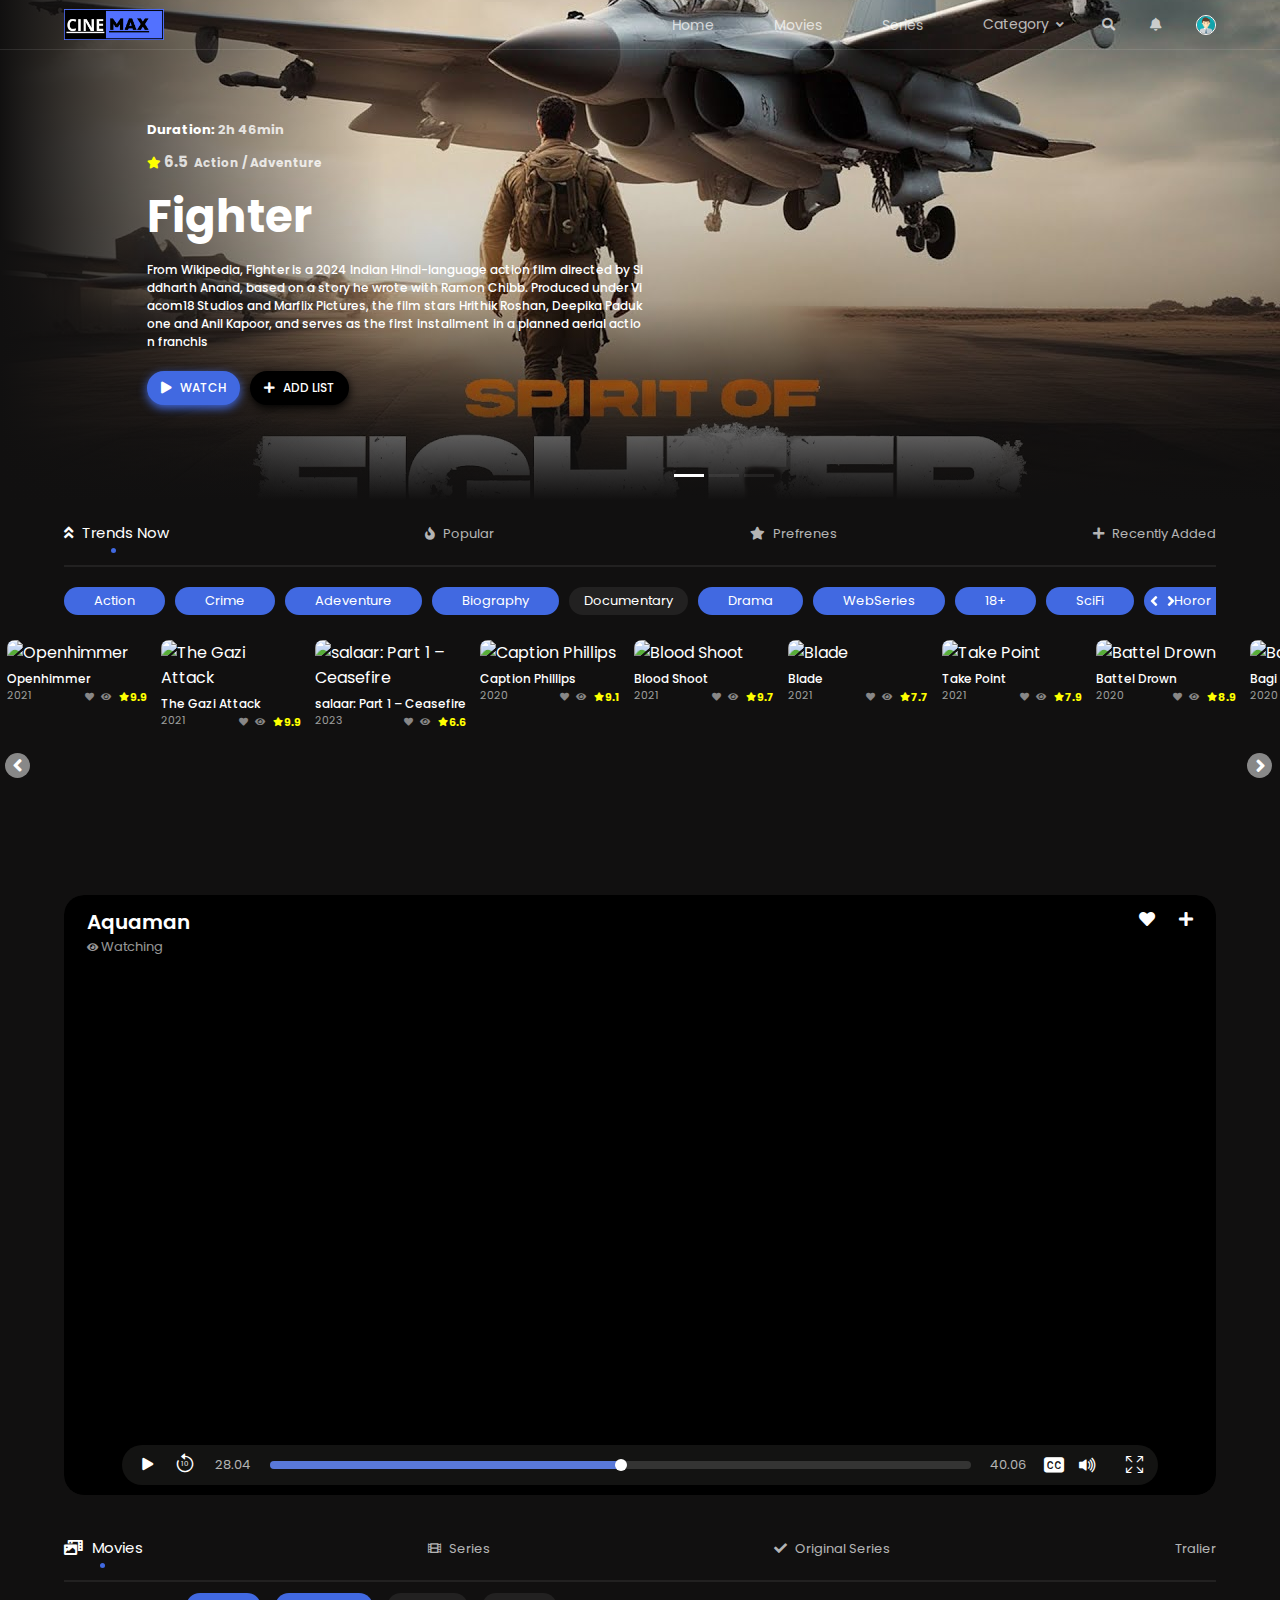
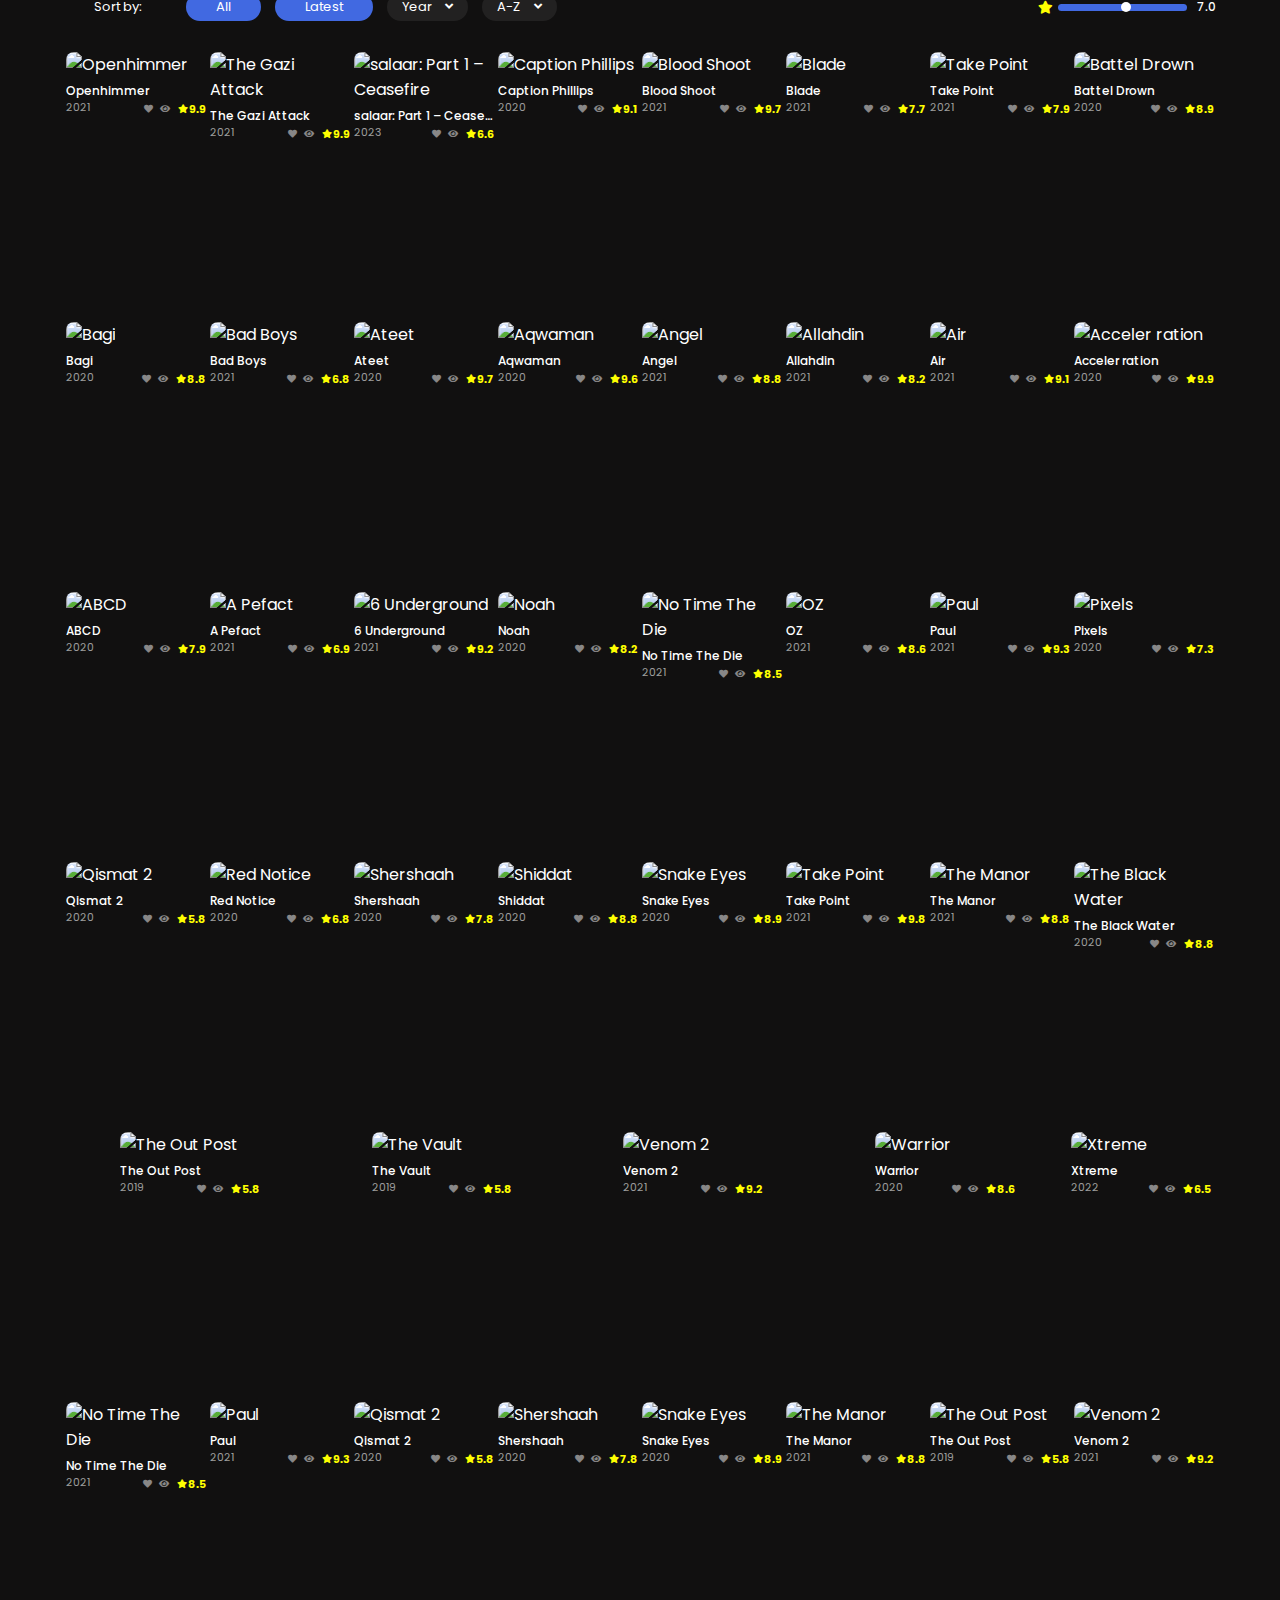
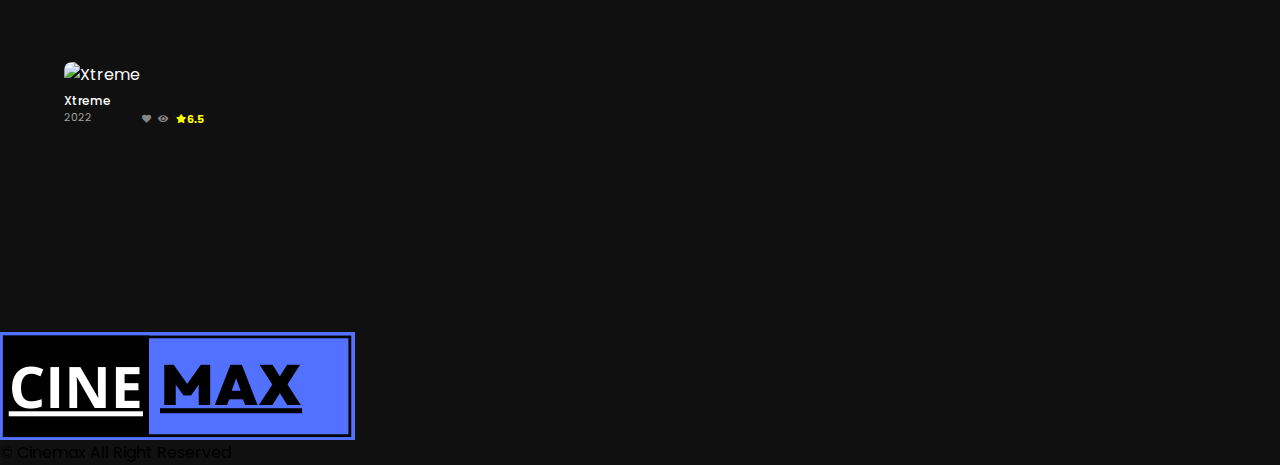
==== index.html @ 30e9b065 "Add files via upload" ====
<!DOCTYPE html>
<html lang="en">

<head>
    <meta charset="UTF-8">
    <meta name="google-adsense-account" content="ca-pub-2884050494900834">
    <meta http-equiv="X-UA-Compatible" content="IE=edge">
    <meta name="viewport" content="width=device-width, initial-scale=1.0">
    <!-- bootstrap cdn link  -->
    <link rel="stylesheet" href="https://cdn.jsdelivr.net/npm/bootstrap-icons@1.8.1/font/bootstrap-icons.css">
    <!-- font-awesome cdn link  -->
    <link href="https://cdnjs.cloudflare.com/ajax/libs/font-awesome/5.13.0/css/all.min.css" rel="stylesheet">
    <link rel="stylesheet" href="style.css">
    <link rel="icon" href="img/1.png" type="image/x-icon">
    <title>cinemax</title>
</head>

<body>
    <header>
        <nav>
            <a href="/" class="logo"><img src="img/1.png" alt=""></a>
            <div class="end_bx">
                <ul>
                    <li><a href="#">Home</a></li>
                    <li><a href="movies.html">Movies</a></li>
                    <li><a href="working.html">Series</a></li>
                    <li>Category <i class="fas fa-angle-down"></i>
                        <div class="list">
                            <a href="#">Trends Now</a>
                            <a href="#">Popular</a>
                            <a href="#">Prefrenes</a>
                            <a href="#">Recently Added</a>
                            <a href="#">Bollywood</a>
                            <a href="#">Tollywood</a>
                        </div>
                    </li>
                </ul>
                <div class="search">
                    <input type="text" placeholder="Search movies..." id="search">
                    <i class="fas fa-search" id="search_icon"></i>
                    <div class="search_bx2">
                        <!-- <a href="#">
                            <img src="mimg/a perfact.jpg" alt="">
                            <div class="content2">
                                <h6>A Perfact</h6>
                                <p>2018</p>
                            </div>
                        </a> -->
                    </div>
                </div>
                <div class="bell">
                    <i class="fas fa-bell"></i>
                </div>
                <div class="user">
                    <img src="img/user.png" alt="Jahid Khan" title="jahid khan">
                    <a href="working.html"></a>
                </div>
            </div>
        </nav>

        <div class="content">
            <h6>Duration: <span id="header_dur">1h 47min</span></h6>
            <h3 id="header_gen"><i class="fas fa-star"></i>6.5
                <span>Action / Adventure / Sci-Fi</span>
            </h3>
            <h1 id="header_title"></h1>
            <p id="header_pra">From Wikipedia, the free encyclopedia Rampage is a series of video games released by Midway (1986–2009) and Warner Bros. Interactive Entertainment (2009–present) for the arcade and various consoles. The basic premise of the games is that,
                due to experiment-related accidents, the player controls a human transformed into a giant monster.</p>
            <div class="btns">
                <a href="#video"> <button><i class="fas fa-play" id="play_btn"></i> WATCH</button></a>
                <button><i class="fas fa-plus"></i> ADD LIST</button>
            </div>
        </div>
        <div class="slider_btns">
            <h6 class="slider"></h6>
            <h6 class="slider"></h6>
            <h6 class="slider"></h6>
            

        </div>
    </header>
    <!-- trending box start  -->
    <div class="tranding_bx">
        <li><a href="#" class="active"><i class="fas fa-angle-double-up"></i> Trends Now <span></span></a></li>
        <li><a href="#"><i class="fas fa-fire"></i> Popular <span></span></a></li>
        <li><a href="#"><i class="fas fa-star"></i> Prefrenes <span></span></a></li>
        <li><a href="#"><i class="fas fa-plus"></i> Recently Added <span></span></a></li>
    </div>

    <!-- category box start  -->
    <div class="cato_bx" id="cato_bx">
        <button id="action1">Action</button>
        <button id="crime1">Crime</button>
        <button>Adeventure</button>
        <button>Biography</button>
       
        
        <button>Documentary</button>
        <button id="drama1">Drama</button>
        <button>WebSeries</button>
        <button>18+</button>
        <button>SciFi</button>
        <button>Horor</button>
        <!-- all button copyed  -->
        <div class="cato_left_right">
            <i class="fas fa-angle-down" id="left_scroll"></i>
        </div>
        <div class="cato_left_right">
            <i class="fas fa-angle-down" id="right_scroll"></i>
        </div>
    </div>

    <!-- movies box strat  -->
    <div class="movie_bx_1" id="mvoes_bx_1">
        <button id="left_scroll1"> <i class="fas fa-angle-down" ></i></button>
        <button id="right_scroll1"> <i class="fas fa-angle-down" ></i></button>
        <div class="movie_bxx" id="action_bx"></div>
        <div class="movie_bxx" id="crime_bx"></div>
        <div class="movie_bxx" id="drama_bx"></div>
    </div>
    <!-- movies box end  -->
    <!-- video box start  -->
    <div class="video_bx">
        <video src="https://youtu.be/UGc5Tzz19UY?si=rxP6-VzdrppvDhCj" id="video"></video>
        <div class="control">
            <div class="play_redo">
                <i class="bi bi-play-fill" id="play"></i>
                <i class="bi bi-arrow-clockwise" id="sec_30"></i>
                <span>10</span>
            </div>
            <div class="start_seekbar_end">
                <span id="start_time">28.04</span>
                <div class="seek">
                    <input type="range" id="seek" value="0">
                    <h5 id="seek_2"></h5>
                    <h4></h4>
                    <h6 id="seek_dot"></h6>
                </div>
                <span id="end_time">40.06</span>
            </div>
            <div class="cc_vol_screen">
                <i class="bi bi-badge-cc-fill"></i>
                <i class="bi bi-volume-up-fill" id="vol_icon"></i>
                <input type="range" name="vol" id="vol">
                <i class="bi bi-arrows-fullscreen" id="full_screen"></i>
            </div>
        </div>

        <h4 class="title_video">Aquaman</h4>
        <span class="watching"><i class="fas fa-eye"></i>Watching</span>
        <div class="heart_pluse"> <i class="fas fa-heart"></i> <i class="fas fa-plus"></i></div>
        <div class="video_list">
            <img src="mimg/1.png" alt="" class="video_1">
            <img src="mimg/1.png" alt="" class="video_1">
            <img src="mimg/1.png" alt="" class="video_1">
        </div>
    </div>
    <!-- video box end  -->

    <!-- trending box2 start  -->
    <div class="tranding_bx" style="margin-top: 20px;">
        <li><a href="#" class="active"><i class="fas fa-photo-video"></i> Movies <span></span></a></li>
        <li><a href="working.html"><i class="fas fa-film"></i> Series <span></span></a></li>
        <li><a href="working.html"><i class="fas fa-check"></i> Original Series <span></span></a></li>
        <li><a href="#"> Tralier <span></span></a></li>
    </div>
    <div class="cato_bx cato_bx2">
        <div class="left_cato">
            <button>Sort by:</button>
            <button id="all_btn">All</button>
            <button id="latest_btn">Latest</button>
            <button id="year">Year <i class="fas fa-angle-down" ></i>
            <div class="year_bx">
                <li id="year2020__btn">2024</li>
                <li id="year2020__btn">2023</li>
                <li id="year2022__btn">2022</li>
                <li id="year2021__btn">2021</li>
                <li id="year2020__btn">2020</li>
                <li>2019</li>
                <li>2018</li>
                <li>2017</li>
                <li>2016</li>
                <li>2015</li>
                <li>2014</li>
            </div>
            </button>
            <button id="a_z">A-Z <i class="fas fa-angle-down" ></i>
                <div class="year_bx letter_bx">
                    <li id="letter_a_btn">A</li>
                    <li id="letter_b_btn">B</li>
                    <li>C</li>
                    <li>E</li>
                    <li>F</li>
                    <li>G</li>
                    <li>H</li>
                    <li id="letter_t_btn">T</li>
                    <li>Z</li>
                </div></button>
        </div>
        <div class="right_cato">
            <i class="fas fa-star"></i>
            <input type="range" name="" id="change_input" min="4.2" max="9.9">
            <span>7.0</span>
        </div>
    </div>

    <div class="movie_bx_1 movie_bx_2">
        <div class="all box2_actives" id="all"></div>
        <div class="latest box2_actives" id="latest"></div>
        <div class="year" id="year_2022"></div>
        <div class="year" id="year_2021"></div>
        <div class="year" id="year_2020"></div>
        <div class="letter" id="letter_a"></div>
        <div class="letter" id="letter_b"></div>
        <div class="letter" id="letter_t"></div>
        <div class="rate_change" id="rate4"></div>
        <div class="rate_change" id="rate8"></div>
        <!-- <div class="card">
            <a href="#">
                <img src="mimg/abcd.jpg" alt="">
                <div class="content">
                    <h5>ABCD</h5>
                    <h6>
                        <span>2017</span>
                        <div class="rate">
                            <i class="fas fa-heart"></i>
                            <i class="fas fa-eye"></i>
                            <i class="fas fa-star"></i>
                            <h6>8.3</h6>
                        </div>
                    </h6>
                </div>
            </a>
        </div>
        <div class="card">
            <a href="#">
                <img src="mimg/a perfact.jpg" alt="">
                <div class="content">
                    <h5>A Perfact</h5>
                    <h6>
                        <span>2020</span>
                        <div class="rate">
                            <i class="fas fa-heart"></i>
                            <i class="fas fa-eye"></i>
                            <i class="fas fa-star"></i>
                            <h6>9.2</h6>
                        </div>
                    </h6>
                </div>
            </a>
        </div>
        <div class="card">
            <a href="#">
                <img src="mimg/venom2.webp" alt="">
                <div class="content">
                    <h5>Venom 2</h5>
                    <h6>
                        <span>2018</span>
                        <div class="rate">
                            <i class="fas fa-heart"></i>
                            <i class="fas fa-eye"></i>
                            <i class="fas fa-star"></i>
                            <h6>6.5</h6>
                        </div>
                    </h6>
                </div>
            </a>
        </div>
        <div class="card">
            <a href="#">
                <img src="mimg/venom2.webp" alt="">
                <div class="content">
                    <h5>Venom 2</h5>
                    <h6>
                        <span>2018</span>
                        <div class="rate">
                            <i class="fas fa-heart"></i>
                            <i class="fas fa-eye"></i>
                            <i class="fas fa-star"></i>
                            <h6>6.5</h6>
                        </div>
                    </h6>
                </div>
            </a>
        </div>
        <div class="card">
            <a href="#">
                <img src="mimg/venom2.webp" alt="">
                <div class="content">
                    <h5>Venom 2</h5>
                    <h6>
                        <span>2018</span>
                        <div class="rate">
                            <i class="fas fa-heart"></i>
                            <i class="fas fa-eye"></i>
                            <i class="fas fa-star"></i>
                            <h6>6.5</h6>
                        </div>
                    </h6>
                </div>
            </a>
        </div>
        <div class="card">
            <a href="#">
                <img src="mimg/venom2.webp" alt="">
                <div class="content">
                    <h5>Venom 2</h5>
                    <h6>
                        <span>2018</span>
                        <div class="rate">
                            <i class="fas fa-heart"></i>
                            <i class="fas fa-eye"></i>
                            <i class="fas fa-star"></i>
                            <h6>6.5</h6>
                        </div>
                    </h6>
                </div>
            </a>
        </div>
        <div class="card">
            <a href="#">
                <img src="mimg/venom2.webp" alt="">
                <div class="content">
                    <h5>Venom 2</h5>
                    <h6>
                        <span>2018</span>
                        <div class="rate">
                            <i class="fas fa-heart"></i>
                            <i class="fas fa-eye"></i>
                            <i class="fas fa-star"></i>
                            <h6>6.5</h6>
                        </div>
                    </h6>
                </div>
            </a>
        </div>
        <div class="card">
            <a href="#">
                <img src="mimg/venom2.webp" alt="">
                <div class="content">
                    <h5>Venom 2</h5>
                    <h6>
                        <span>2018</span>
                        <div class="rate">
                            <i class="fas fa-heart"></i>
                            <i class="fas fa-eye"></i>
                            <i class="fas fa-star"></i>
                            <h6>6.5</h6>
                        </div>
                    </h6>
                </div>
            </a>
        </div>
        <div class="card">
            <a href="#">
                <img src="mimg/venom2.webp" alt="">
                <div class="content">
                    <h5>Venom 2</h5>
                    <h6>
                        <span>2018</span>
                        <div class="rate">
                            <i class="fas fa-heart"></i>
                            <i class="fas fa-eye"></i>
                            <i class="fas fa-star"></i>
                            <h6>6.5</h6>
                        </div>
                    </h6>
                </div>
            </a>
        </div>
        <div class="card">
            <a href="#">
                <img src="mimg/venom2.webp" alt="">
                <div class="content">
                    <h5>Venom 2</h5>
                    <h6>
                        <span>2018</span>
                        <div class="rate">
                            <i class="fas fa-heart"></i>
                            <i class="fas fa-eye"></i>
                            <i class="fas fa-star"></i>
                            <h6>6.5</h6>
                        </div>
                    </h6>
                </div>
            </a>
        </div>
        <div class="card">
            <a href="#">
                <img src="mimg/venom2.webp" alt="">
                <div class="content">
                    <h5>Venom 2</h5>
                    <h6>
                        <span>2018</span>
                        <div class="rate">
                            <i class="fas fa-heart"></i>
                            <i class="fas fa-eye"></i>
                            <i class="fas fa-star"></i>
                            <h6>6.5</h6>
                        </div>
                    </h6>
                </div>
            </a>
        </div>
        <div class="card">
            <a href="#">
                <img src="mimg/venom2.webp" alt="">
                <div class="content">
                    <h5>Venom 2</h5>
                    <h6>
                        <span>2018</span>
                        <div class="rate">
                            <i class="fas fa-heart"></i>
                            <i class="fas fa-eye"></i>
                            <i class="fas fa-star"></i>
                            <h6>6.5</h6>
                        </div>
                    </h6>
                </div>
            </a>
        </div>
        <div class="card">
            <a href="#">
                <img src="mimg/venom2.webp" alt="">
                <div class="content">
                    <h5>Venom 2</h5>
                    <h6>
                        <span>2018</span>
                        <div class="rate">
                            <i class="fas fa-heart"></i>
                            <i class="fas fa-eye"></i>
                            <i class="fas fa-star"></i>
                            <h6>6.5</h6>
                        </div>
                    </h6>
                </div>
            </a>
        </div>
        <div class="card">
            <a href="#">
                <img src="mimg/venom2.webp" alt="">
                <div class="content">
                    <h5>Venom 2</h5>
                    <h6>
                        <span>2018</span>
                        <div class="rate">
                            <i class="fas fa-heart"></i>
                            <i class="fas fa-eye"></i>
                            <i class="fas fa-star"></i>
                            <h6>6.5</h6>
                        </div>
                    </h6>
                </div>
            </a>
        </div>
        <div class="card">
            <a href="#">
                <img src="mimg/venom2.webp" alt="">
                <div class="content">
                    <h5>Venom 2</h5>
                    <h6>
                        <span>2018</span>
                        <div class="rate">
                            <i class="fas fa-heart"></i>
                            <i class="fas fa-eye"></i>
                            <i class="fas fa-star"></i>
                            <h6>6.5</h6>
                        </div>
                    </h6>
                </div>
            </a>
        </div>
        <div class="card">
            <a href="#">
                <img src="mimg/venom2.webp" alt="">
                <div class="content">
                    <h5>Venom 2</h5>
                    <h6>
                        <span>2018</span>
                        <div class="rate">
                            <i class="fas fa-heart"></i>
                            <i class="fas fa-eye"></i>
                            <i class="fas fa-star"></i>
                            <h6>6.5</h6>
                        </div>
                    </h6>
                </div>
            </a>
        </div>
        <div class="card">
            <a href="#">
                <img src="mimg/venom2.webp" alt="">
                <div class="content">
                    <h5>Venom 2</h5>
                    <h6>
                        <span>2018</span>
                        <div class="rate">
                            <i class="fas fa-heart"></i>
                            <i class="fas fa-eye"></i>
                            <i class="fas fa-star"></i>
                            <h6>6.5</h6>
                        </div>
                    </h6>
                </div>
            </a>
        </div>
        <div class="card">
            <a href="#">
                <img src="mimg/venom2.webp" alt="">
                <div class="content">
                    <h5>Venom 2</h5>
                    <h6>
                        <span>2018</span>
                        <div class="rate">
                            <i class="fas fa-heart"></i>
                            <i class="fas fa-eye"></i>
                            <i class="fas fa-star"></i>
                            <h6>6.5</h6>
                        </div>
                    </h6>
                </div>
            </a>
        </div> -->
    </div>
    


     <!-- footer  -->
    <section class="footer">
        <a href="" class="logo">
            <img src="img/1.png" alt="">
        </a>
        
    </section>

    <!-- Copyright  -->
    <div class="copyright">
        <p>&#169; Cinemax All Right Reserved</p>
    </div>
    <script src="app.js"></script>
</body>

</html>
---- style.css ----
/* Google font "Poppins" */

@import url('https://fonts.googleapis.com/css2?family=Poppins:wght@100;200;300;400;500;600;700;800;900&display=swap');
* {
    padding: 0%;
    margin: 0%;
    box-sizing: border-box;
}

html {
    scroll-behavior: smooth;
}

body {
    font-family: "Poppins", sans-serif;
    background: rgb(17, 16, 16);
}

header {
    position: relative;
    width: 100%;
    height: 500px;
    /* border: 1px solid #fff; */
    background: url('img/eg.jpg') no-repeat center center/cover;
    transition: 1s linear;
    z-index: 2;
}

header::before {
    content: '';
    position: absolute;
    width: 100%;
    height: 40%;
    background: linear-gradient(0deg, rgb(17, 16, 16), transparent);
    bottom: 0;
    left: 0;
    z-index: -1;
}

header::after {
    content: '';
    position: absolute;
    width: 30%;
    height: 100%;
    background: linear-gradient(90deg, rgb(17, 16, 16), transparent);
    top: 0;
    left: 0;
    z-index: -1;
}

header nav {
    width: 100%;
    height: 10%;
    border-bottom: 1.3px solid rgb(255, 255, 255, .1);
    padding: 0px 5%;
    display: flex;
    align-items: center;
    justify-content: space-between;
}

.logo,
.end_bx {
    /* border: 1px solid #fff; */
    display: flex;
    align-items: center;
}

header nav .logo img {
    width: 100px;
}

header nav .end_bx ul {
    list-style-type: none;
    display: flex;
    align-items: center;
}

header nav .end_bx ul li {
    margin: 0px 30px;
    position: relative;
}

header nav .end_bx ul li a {
    text-decoration: none;
    color: rgb(255, 255, 255, .7);
    font-size: 14px;
    font-family: 'Poppins', sans-serif;
    transition: .3s linear;
}

header nav .end_bx ul li:nth-child(4) {
    color: rgb(255, 255, 255, .7);
    font-size: 14px;
    font-family: 'Poppins', sans-serif;
    transition: .3s linear;
    cursor: pointer;
}

header nav .end_bx ul li:nth-child(4):hover {
    color: #fff;
}

header nav .end_bx ul li a:hover {
    color: #fff;
}

header nav .end_bx ul li:nth-child(4) .fas {
    font-size: 12px;
    margin: 2px 0px 0px 3px;
    transition: .3s linear;
}

header nav .end_bx ul li:nth-child(4):hover .fas {
    transform: rotate(180deg);
}


/* nav other list start  */

header nav .end_bx ul li .list {
    position: absolute;
    width: 150px;
    height: auto;
    display: flex;
    justify-content: center;
    flex-direction: column;
    top: 30px;
    z-index: 1;
    padding: 10px;
    opacity: 0;
    visibility: hidden;
}

header nav .end_bx ul li:hover .list {
    opacity: 1;
    visibility: visible;
}

header nav .end_bx ul li .list::before {
    content: '';
    position: absolute;
    width: 100%;
    height: 100%;
    background: rgb(184, 184, 184, .1);
    backdrop-filter: blur(5px);
    border-radius: 10px;
    z-index: -1;
}

header nav .end_bx ul li .list::after {
    content: '';
    position: absolute;
    border-left: 15px solid rgb(184, 184, 184, .1);
    border-right: 15px solid transparent;
    border-bottom: 15px solid transparent;
    backdrop-filter: blur(5px);
    top: -1px;
    left: 20px;
    transform: rotate(45deg);
    z-index: -1;
}

header nav .end_bx ul li .list a {
    text-decoration: none;
    color: rgb(255, 255, 255, .7);
    padding: 10px 0px 10px 10px;
    font-family: 'Poppins', sans-serif;
    font-size: 13px;
    transition: .3s linear;
}

header nav .end_bx ul li .list a:hover {
    color: #fff;
}


/* nav other list end  */

header nav .end_bx .search {
    position: relative;
    display: flex;
    align-items: center;
    color: #fff;
}

header nav .end_bx .search input {
    padding: 3px 0px 3px 8px;
    border-radius: 20px;
    outline: none;
    border: none;
    background: transparent;
    color: #fff;
    transition: 1s linear;
    -webkit-transition: 1s linear;
    width: 0px;
}

header nav .end_bx .search i {
    color: rgb(255, 255, 255, .7);
    font-size: 13px;
    cursor: pointer;
    transition: .4s linear;
}

header nav .end_bx .search i:hover {
    color: #fff;
}

header nav .end_bx .search .search_bx2 {
    position: absolute;
    width: 200px;
    height: 300px;
    /* border: 1px solid #fff; */
    top: 35px;
    left: -10px;
    background: rgb(184, 184, 184, .3);
    border-radius: 10px;
    overflow: auto;
    visibility: hidden;
    opacity: 0;
    transition: .3s linear;
}

header nav .end_bx .search .search_bx2::-webkit-scrollbar {
    width: 7px;
    background: rgb(184, 184, 184, .3);
    border-radius: 20px;
}

header nav .end_bx .search .search_bx2::-webkit-scrollbar-thumb {
    background: rgb(184, 184, 184, .7);
    border-radius: 20px;
}

header nav .end_bx .search .search_bx2 a {
    text-decoration: none;
    color: #fff;
    width: 100%;
    height: 50px;
    /* border: 1px solid #fff; */
    display: flex;
    align-items: center;
    transition: .3s linear;
}

header nav .end_bx .search .search_bx2 a:hover {
    background: rgb(184, 184, 184, .6);
}

header nav .end_bx .search .search_bx2 a img {
    width: 30px;
    height: 45px;
    border-radius: 5px;
    margin: 0px 5px;
}

header nav .end_bx .search .search_bx2 a .content2 {
    color: #fff;
}

header nav .end_bx .search .search_bx2 a .content2 h6 {
    font-size: 13px;
}

header nav .end_bx .search .search_bx2 a .content2 p {
    color: rgb(255, 255, 255, .7);
    font-size: 11px;
    font-weight: 500;
}


/* javascript classes start  */

header nav .end_bx .search .search_input {
    width: 180px;
}


/* javascript classes end  */

header nav .end_bx .bell {
    color: rgb(255, 255, 255, .7);
    font-size: 13px;
    cursor: pointer;
    transition: .3s linear;
    margin: 0px 35px;
}

header nav .end_bx .bell:hover {
    color: #fff;
}

header nav .end_bx .user {
    width: 20px;
    height: 20px;
    border: 1px solid #fff;
    border-radius: 50%;
}

header nav .end_bx .user img {
    width: 100%;
    height: 100%;
    border-radius: 50%;
    cursor: pointer;
}

header .content {
    width: 77%;
    height: auto;
    /* border: 1px solid #fff; */
    margin: 70px auto 0px auto;
}

header .content h6 {
    color: #fff;
    font-size: 13px;
    transition: 1s linear;
}

header .content h6 span {
    color: rgb(255, 255, 255, .8);
}

header .content h3 {
    color: rgb(255, 255, 255, .8);
    font-size: 15px;
    margin: 10px 0px;
    transition: 1s linear;
}

header .content h3 i {
    color: rgb(255, 255, 0);
    font-size: 12px;
    margin-right: 3px;
}

header .content h3 span {
    font-size: 12px;
    margin-left: 3px;
    transition: 1s linear;
}

header .content h1 {
    font-size: 45px;
    margin-bottom: 10px;
    color: #fff;
    transition: 1s linear;
}

header .content p {
    width: 500px;
    word-break: break-all;
    font-size: 12px;
    font-weight: 500;
    color: #fff;
    margin-bottom: 20px;
    transition: 1s linear;
}

header .content .btns {
    display: flex;
    align-items: center;
}

header .content .btns button {
    padding: 6px 12px;
    border-radius: 20px;
    background: royalblue;
    border: 2px solid royalblue;
    color: #fff;
    margin-right: 10px;
    font-family: 'Poppins', sans-serif;
    font-size: 12px;
    font-weight: 500;
    box-shadow: 0px 3px 10px royalblue;
    transition: .3s linear;
    cursor: pointer;
    z-index: 999;
}

header .content .btns button:nth-child(2) {
    border: 2px solid #000;
    color: #fff;
    background: #000;
    box-shadow: 0px 3px 10px #000;
}

header .content .btns button:hover {
    border: 2px solid #000;
    color: #fff;
    background: #000;
    box-shadow: 0px 3px 10px #000;
}

header .content .btns button:nth-child(2):hover {
    background: royalblue;
    border: 2px solid royalblue;
    color: #fff;
    box-shadow: 0px 3px 10px royalblue;
}

header .content .btns button .fas {
    margin-right: 5px;
}

header .slider_btns {
    position: absolute;
    width: 300px;
    height: 50px;
    /* border: 1px solid #fff; */
    bottom: 0;
    left: 45%;
    display: flex;
    align-items: center;
    justify-content: center;
}

header .slider_btns h6 {
    width: 30px;
    height: 3px;
    margin-right: 5px;
    transition: 1s linear;
    background: rgb(184, 184, 184, .1);
}

header .slider_btns h6:nth-child(1) {
    background: #fff;
}

.tranding_bx {
    width: 90%;
    height: auto;
    border-bottom: 2px solid rgb(184, 184, 184, .1);
    margin: auto;
    padding: 20px 0px;
    display: flex;
    align-items: center;
    justify-content: space-between;
}

.tranding_bx li {
    list-style: none;
    transition: .3s linear;
}

.tranding_bx li a {
    position: relative;
    text-decoration: none;
    color: rgb(255, 255, 255, .7);
    font-size: 13px;
    transition: .3 linear;
}

.tranding_bx li a:hover {
    color: #fff;
}

.tranding_bx li .fas {
    margin-right: 5px;
}

.tranding_bx li a span {
    position: absolute;
    width: 5px;
    height: 5px;
    background: transparent;
    border-radius: 50%;
    bottom: -10px;
    left: 45%;
}


/* tranding box active classes start  */

.tranding_bx li .active {
    font-size: 15px;
    color: #fff;
}

.tranding_bx li .active span {
    background: royalblue;
}


/* tranding box active classes end    */


/* category box start  */

.cato_bx {
    position: relative;
    width: 90%;
    height: auto;
    margin: auto;
    /* border: 1px solid #fff; */
    display: flex;
    align-items: center;
    padding: 20px 40px 20px 0px;
    overflow: auto;
    scroll-behavior: smooth;
    z-index: 999;
}

.cato_bx::-webkit-scrollbar {
    display: none;
}

.cato_bx button {
    padding: 4px 30px;
    background: royalblue;
    border: none;
    outline: none;
    color: #fff;
    border-radius: 20px;
    font-family: 'Poppins', sans-serif;
    font-weight: 400;
    font-size: 13px;
    margin-right: 10px;
    cursor: pointer;
    transition: .3s linear;
}

.cato_bx button:hover {
    background: rgb(184, 184, 184, .1);
}

.cato_bx .cato_left_right {
    position: sticky;
    right: 1.5%;
    color: #fff;
    cursor: pointer;
}

.cato_bx .cato_left_right:nth-last-child(1) {
    right: 0%;
}

.cato_bx .cato_left_right i {
    transform: rotate(90deg);
    transition: .3s linear;
}

.cato_bx .cato_left_right:nth-last-child(1) i {
    transform: rotate(-90deg);
}


/* cato button java class start  */

.cato_bx .cato_button_active {
    background: rgb(184, 184, 184, .2);
}


/* cato button java class end */

.movie_bx_1 {
    /* position: relative; */
    width: 100%;
    height: 260px;
    /* border: 1px solid #fff; */
    display: flex;
    align-items: center;
    overflow: auto;
    scroll-behavior: smooth;
}

.movie_bx_1::-webkit-scrollbar {
    display: none;
}


/* movie extra box  */

.movie_bx_1 .movie_bxx {
    display: flex;
    align-items: center;
    width: auto;
    height: 100%;
    /* border: 1px solid #fff; */
}


/* movies box java class start  */

.movie_bx_1 .movie_box_active {
    display: none;
}


/* movies box java class end  */

.movie_bx_1 .card {
    min-width: 140px;
    height: 250px;
    /* border: 1px solid #fff; */
    margin: 0px 7px;
}

.movie_bx_1 .card:nth-last-child(1) {
    margin: 0px 5px 0px 0px;
}

.movie_bx_1 .card a {
    text-decoration: none;
    color: #fff;
}

.movie_bx_1 .card a img {
    width: 100%;
    height: 80%;
    border-radius: 8px;
}

.movie_bx_1 .card a .content {
    width: 100%;
    height: 15%;
    /* border: 1px solid #fff; */
    margin-top: 5px;
}

.movie_bx_1 .card a .content h5 {
    text-overflow: ellipsis;
    white-space: nowrap;
    overflow: hidden;
    font-weight: 500;
    font-size: 12px;
}

.movie_bx_1 .card a .content h6 {
    display: flex;
    align-items: center;
    justify-content: space-between;
}

.movie_bx_1 .card a .content h6 span {
    color: rgb(255, 255, 255, .6);
    font-weight: lighter
}

.movie_bx_1 .card a .content h6 .rate {
    display: flex;
    align-items: center;
}

.movie_bx_1 .card a .content h6 .rate .fas {
    margin-right: 7px;
    font-size: 9px;
    color: rgb(255, 255, 255, .5);
}

.movie_bx_1 .card a .content h6 .rate .fas:nth-last-child(2) {
    color: yellow;
    margin: 1px;
}

.movie_bx_1 .card a .content h6 .rate h6 {
    color: yellow;
    margin-top: 3px;
    font-size: 11px;
    height: 5px;
}

.movie_bx_1 button {
    position: absolute;
    border: none;
    outline: none;
    color: #fff;
    background: none;
    left: 10px;
    font-size: 20px;
    cursor: pointer;
    z-index: 999;
}

.movie_bx_1 button::before {
    content: '';
    position: absolute;
    width: 25px;
    height: 25px;
    background: rgb(255, 255, 255, .5);
    border-radius: 50%;
    left: -5px;
    top: -1px;
    z-index: -1;
    transition: .3s linear;
}

.movie_bx_1 button:hover::before {
    background: royalblue;
}

.movie_bx_1 button:nth-child(2) {
    left: 98%;
}

.movie_bx_1 button:nth-child(1) i {
    transform: rotate(90deg);
}

.movie_bx_1 button:nth-child(2) i {
    transform: rotate(-90deg);
}

.movie_bx_1 button:nth-child(2)::before {
    left: -7px;
    top: -1px;
}

.movie_bx_2 {
    width: 90%;
    height: auto;
    margin: auto;
    overflow: unset;
    flex-wrap: wrap;
    justify-content: space-between;
    padding: 20px 0px;
}

.movie_bx_2 .card {
    width: 140px;
    margin: 10px auto;
}


/* movies box2 start  */

.all,
.latest,
.year,
.letter,
.rate_change {
    width: 100%;
    height: auto;
    /* border: 1px solid #fff; */
    display: none;
    align-items: center;
    justify-content: flex-start;
    flex-wrap: wrap;
}

.box2_actives {
    display: flex;
}


/* movies box2 end  */


/* video box start  */

.video_bx {
    position: relative;
    width: 90%;
    height: 600px;
    /* border: 1px solid #fff; */
    margin: auto;
    border-radius: 20px;
    overflow: hidden;
    display: flex;
    align-items: center;
    justify-content: center;
}

.video_bx video {
    width: 100%;
    height: 100%;
    background: #000;
    border-radius: 20px;
}

.video_bx .control {
    position: absolute;
    width: 90%;
    height: 40px;
    background: #131312;
    /* border: 1px solid #fff; */
    border-radius: 20px;
    bottom: 10px;
    padding: 0px 15px;
    display: flex;
    align-items: center;
    justify-content: space-between;
    z-index: 9999;
}

.video_bx .control .play_redo {
    position: relative;
    width: 60px;
    height: 100%;
    /* border: 1px solid #fff; */
    display: flex;
    align-items: center;
    justify-content: space-between;
    color: #fff;
}

.video_bx .control .play_redo .bi {
    font-size: 22px;
    cursor: pointer;
}

.video_bx .control .play_redo .bi:nth-child(2) {
    transform: scaleX(-1);
}

.video_bx .control .play_redo span {
    position: absolute;
    color: #fff;
    font-size: 7px;
    top: 14px;
    right: 8px;
    z-index: -1;
}

.video_bx .control .start_seekbar_end {
    width: 85%;
    height: 100%;
    /* border: 1px solid #fff; */
    display: flex;
    align-items: center;
    justify-content: center;
    transition: 1s linear;
}

.video_bx .control .start_seekbar_end span {
    color: rgb(255, 255, 255, .7);
    font-size: 13px;
    margin: 0px 10px;
    width: 55px;
    text-align: center;
}

.video_bx .control .start_seekbar_end .seek {
    position: relative;
    width: 85%;
}

.video_bx .control .start_seekbar_end .seek input {
    width: 100%;
    margin-top: 7px;
    cursor: pointer;
    opacity: 0;
}

.video_bx .control .start_seekbar_end .seek h5 {
    position: absolute;
    width: 50%;
    height: 8px;
    background:royalblue;
    border-radius: 20px;
    top: 11px;
    transition: 1s linear;
    z-index: -1;
}

.video_bx .control .start_seekbar_end .seek h4 {
    position: absolute;
    width: 100%;
    height: 8px;
    background: rgb(184, 184, 184, .2);
    border-radius: 20px;
    top: 11px;
    transition: 1s linear;
    z-index: -1;
}

.video_bx .control .start_seekbar_end .seek h6 {
    position: absolute;
    width: 12px;
    height: 12px;
    background: #fff;
    border-radius: 50%;
    top: 11px;
    transition: 1s linear;
    z-index: -1;
    margin-left: -5px;
    top: 8.5px;
    left: 50%;
}

.video_bx .control .cc_vol_screen {
    position: relative;
    width: 100px;
    height: 100%;
    /* border: 1px solid #fff; */
    transition: 1s linear;
    display: flex;
    align-items: center;
    justify-content: space-between;
}

.video_bx .control .cc_vol_screen .bi {
    color: #fff;
    font-size: 20px;
    cursor: pointer;
}

.video_bx .control .cc_vol_screen .bi:nth-child(4) {
    font-size: 17px;
}

.video_bx .control .cc_vol_screen input {
    width: 0px;
    opacity: 0;
    transition: 1s linear;
}

.video_bx .control .cc_vol_screen input[type="range"] {
    -webkit-appearance: none;
    background: royalblue;
    border-radius: 20px;
    height: 7px;
}

.video_bx .control .cc_vol_screen input[type="range"]::-webkit-slider-thumb {
    -webkit-appearance: none;
    background: #fff;
    width: 10px;
    height: 10px;
    border-radius: 50%;
}


/* javascript classes start  */

.video_bx .control .cc_vol {
    width: 230px;
}

.video_bx .control .cc_vol_screen .input_vol {
    width: 130px;
    opacity: 1;
}

.video_bx .control .start_seekbar {
    width: 70%;
}


/* javascript classes end  */


.video_bx .title_video {
    position: absolute;
    top: 2%;
    left: 2%;
    color: #fff;
    font-size: 20px;
    font-weight: 600;
    z-index: 999;
}

.video_bx .watching {
    position: absolute;
    top: 7%;
    left: 2%;
    color: rgb(255, 255, 255, .6);
    font-size: 13px;
    z-index: 999;
}

.video_bx .watching i {
    font-size: 10px;
    margin-right: 3px;
}

.video_bx .heart_pluse {
    position: absolute;
    top: 2%;
    right: 2%;
    color: #fff;
    font-size: 16px;
    z-index: 999;
    cursor: pointer;
}

.video_bx .heart_pluse i:nth-child(2) {
    margin-left: 20px;
}

.video_bx .video_list {
    position: absolute;
    width: 100px;
    height: 300px;
    /* border: 1px solid #fff; */
    top: 25%;
    left: 2%;
    transition: .6s linear;
    opacity: 0;
}

.video_bx:hover .video_list {
    opacity: 1;
}

.video_bx .video_list img {
    width: 100px;
    height: 70px;
    border-radius: 10px;
    cursor: pointer;
    margin-bottom: 10px;
    border: 1px solid rgb(255, 255, 255, .6);
}

.cato_bx2 {
    position: relative;
    overflow: visible;
    height: 30px;
    margin-top: 10px;
    display: flex;
    align-items: center;
    justify-content: space-between;
    padding: 0px;
}

.cato_bx2 .left_cato button:nth-child(1) {
    background: none;
}

.cato_bx2 .left_cato button i {
    margin-left: 10px;
    transition: .3s linear;
}

.cato_bx2 .left_cato button:nth-child(4),
button:nth-child(5) {
    padding: 4px 15px;
    position: relative;
    background: rgb(184, 184, 184, .1);
}

.cato_bx2 .right_cato {
    display: flex;
    align-items: center;
    justify-content: space-between;
}

.cato_bx2 .right_cato i {
    color: yellow;
    font-size: 13px;
    margin-right: 5px;
}

.cato_bx2 .right_cato input[type="range"] {
    -webkit-appearance: none;
    background:royalblue;
    border-radius: 20px;
    height: 7px;
}

.cato_bx2 .right_cato input[type="range"]::-webkit-slider-thumb {
    -webkit-appearance: none;
    background: #fff;
    width: 10px;
    height: 10px;
    border-radius: 50%;
}

.cato_bx2 .right_cato span {
    color: #fff;
    font-size: 12px;
    font-weight: 500;
    margin-left: 10px;
}

.cato_bx2 button .year_bx {
    position: absolute;
    width: 80px;
    height: 150px;
    /* border: 1px solid #fff; */
    background: rgb(8, 8, 8, .7);
    border-radius: 10px 3px 3px 10px;
    top: 35px;
    left: 0;
    z-index: 999;
    overflow: auto;
    transition: 1s linear;
    display: none;
}

.cato_bx2 button .year_bx::-webkit-scrollbar {
    background: transparent;
    width: 7px;
}

.cato_bx2 button .year_bx::-webkit-scrollbar-track {
    background: rgb(184, 184, 184, .4);
    backdrop-filter: blur(5px);
    border-radius: 20px;
}

.cato_bx2 button .year_bx::-webkit-scrollbar-thumb {
    background:royalblue;
    border-radius: 20px;
}

.cato_bx2 button .year_bx li {
    list-style-type: none;
    font-size: 15px;
    font-weight: 600;
    padding: 5px;
    color: #fff;
    transition: .3s linear;
}

.cato_bx2 button .year_bx li:hover {
    color:royalblue;
}

.cato_bx2 button .letter_bx {
    width: 40px;
}

.cato_bx2 button .letter_bx li {
    font-size: 16px;
    font-weight: 600;
}


/* javascript classes start  */

.cato_bx2 .show_year1 .year_bx {
    display: unset;
}

.cato_bx2 .show_year1 i {
    transform: rotate(180deg);
}

.cato_bx2 button .year_bx .li_change {
    color: royalblue;
}


/* javascript classes end */


/* download page start  */

.down_page {
    width: 90%;
    height: auto;
    margin: 30px auto;
    /* border: 1px solid #fff; */
    display: flex;
    align-items: center;
    justify-content: space-between;
}

.down_page .img_bx,
.cont_bx {
    width: 50%;
    height: 300px;
    /* border: 1px solid #fff; */
    color: #fff;
}

.down_page .img_bx img {
    width: 80%;
    height: 300px;
    border-radius: 10px;
}

.down_page .cont_bx p {
    font-size: 13px;
    margin-bottom: 10px;
}

.down_page .cont_bx h3 {
    font-size: 15px;
    margin-bottom: 20px;
}

.down_page .cont_bx h3 span {
    background: yellow;
    color: #121213;
    padding: 0px 5px;
}

.down_page .cont_bx h3 i {
    color: yellow;
    margin: 0px 5px;
}

.down_page .cont_bx .screen_shot_bx {
    display: flex;
    align-items: center;
    margin-bottom: 20px;
}

.down_page .cont_bx .screen_shot_bx img {
    width: 160px;
    height: 100px;
    border-radius: 10px;
    margin-right: 10px;
}

.down_page .cont_bx .btns {
    display: flex;
    align-items: center;
}

.down_page .cont_bx .btns a {
    padding: 5px 30px;
    text-decoration: none;
    background: rgb(184, 184, 184, .1);
    color: #fff;
    border-radius: 20px;
    margin-right: 10px;
    transition: .3s linear;
}

.down_page .cont_bx .btns a:hover {
    background: royalblue;
}


/* download page end  */
@media screen and (max-width:575px){
    .header{
        width: 100%;
        height: auto;
        /* border: 1px solid #fff; */
        margin: 70px auto 0px auto;
    }
    header .content {
        width: 100%;
        height: auto;
        /* border: 1px solid #fff; */
        margin: 70px auto 0px auto;
    }
     header nav .end_bx ul li .list {
        position: absolute;
        width: 90px;
        height: auto;
        display: flex;
        justify-content: center;
        flex-direction: column;
        top: 25px;
        z-index: 1;
        padding: 5px;
        opacity: 0;
        visibility: hidden;
    }
    
    header nav .end_bx ul li:hover .list {
        opacity: 1;
        visibility: visible;
    }
    
    header nav .end_bx ul li .list::before {
        content: '';
        position: absolute;
        width: 10%;
        height: 10%;
        background: rgb(184, 184, 184, .1);
        backdrop-filter: blur(5px);
        border-radius: 10px;
        z-index: -1;
    }
    
    header nav .end_bx ul li .list::after {
        content: '';
        position: absolute;
        border-left: 15px solid rgb(184, 184, 184, .1);
        border-right: 15px solid transparent;
        border-bottom: 15px solid transparent;
        backdrop-filter: blur(5px);
        top: -1px;
        left: 20px;
        transform: rotate(45deg);
        z-index: -1;
    }
    
    header nav .end_bx ul li .list a {
        text-decoration: none;
        color: rgb(255, 255, 255, .7);
        padding: 10px 0px 10px 10px;
        font-family: 'Poppins', sans-serif;
        font-size: 13px;
        transition: .3s linear;
    }
    
    header nav .end_bx ul li .list a:hover {
        color: #fff;
    }
    header nav .end_bx .search {
        position: relative;
        display: flex;
        align-items: center;
        color: #fff;
    }
    
    header nav .end_bx .search input {
        padding: 3px 0px 3px 8px;
        border-radius: 20px;
        outline: none;
        border: none;
        background: transparent;
        color: #fff;
        transition: 1s linear;
        -webkit-transition: 1s linear;
        width: 0px;
    }
    
    header nav .end_bx .search i {
        color: rgb(255, 255, 255, .7);
        font-size: 13px;
        cursor: pointer;
        transition: .4s linear;
    }
    
    header nav .end_bx .search i:hover {
        color: #fff;
    }
    
    header nav .end_bx .search .search_bx2 {
        position: absolute;
        width: 100px;
        height: 150px;
        /* border: 1px solid #fff; */
        top: 35px;
        left: -10px;
        background: rgb(184, 184, 184, .3);
        border-radius: 10px;
        overflow: auto;
        visibility: hidden;
        opacity: 0;
        transition: .3s linear;
    }
    
    header nav .end_bx .search .search_bx2::-webkit-scrollbar {
        width: 7px;
        background: rgb(184, 184, 184, .3);
        border-radius: 20px;
    }
    
    header nav .end_bx .search .search_bx2::-webkit-scrollbar-thumb {
        background: rgb(184, 184, 184, .7);
        border-radius: 20px;
    }
    
    header nav .end_bx .search .search_bx2 a {
        text-decoration: none;
        color: #fff;
        width: 100%;
        height: 50px;
        /* border: 1px solid #fff; */
        display: flex;
        align-items: center;
        transition: .3s linear;
    }
    
    header nav .end_bx .search .search_bx2 a:hover {
        background: rgb(184, 184, 184, .6);
    }
    
    header nav .end_bx .search .search_bx2 a img {
        width: 30px;
        height: 45px;
        border-radius: 5px;
        margin: 0px 5px;
    }
    
    header nav .end_bx .search .search_bx2 a .content2 {
        color: #fff;
    }
    
    header nav .end_bx .search .search_bx2 a .content2 h6 {
        font-size: 13px;
    }
    
    header nav .end_bx .search .search_bx2 a .content2 p {
        color: rgb(255, 255, 255, .7);
        font-size: 11px;
        font-weight: 500;
    }
}
@media screen and (max-width:480px){
    .header{
        width: 100%;
        height: auto;
        /* border: 1px solid #fff; */
        margin: 70px auto 0px auto;
    }
    header .content {
        width: 100%;
        height: auto;
        /* border: 1px solid #fff; */
        margin: 70px auto 0px auto;
    }
    header.img{
        width: 100%;
        height: auto;
        /* border: 1px solid #fff; */
        margin: 70px auto 0px auto;


    }
     header nav .end_bx ul li .list {
        position: absolute;
        width: 90px;
        height: auto;
        display: flex;
        justify-content: center;
        flex-direction: column;
        top: 25px;
        z-index: 1;
        padding: 5px;
        opacity: 0;
        visibility: hidden;
    }
    
    header nav .end_bx ul li:hover .list {
        opacity: 1;
        visibility: visible;
    }
    
    header nav .end_bx ul li .list::before {
        content: '';
        position: absolute;
        width: 10%;
        height: 10%;
        background: rgb(184, 184, 184, .1);
        backdrop-filter: blur(5px);
        border-radius: 10px;
        z-index: -1;
    }
    
    header nav .end_bx ul li .list::after {
        content: '';
        position: absolute;
        border-left: 15px solid rgb(184, 184, 184, .1);
        border-right: 15px solid transparent;
        border-bottom: 15px solid transparent;
        backdrop-filter: blur(5px);
        top: -1px;
        left: 20px;
        transform: rotate(45deg);
        z-index: -1;
    }
    
    header nav .end_bx ul li .list a {
        text-decoration: none;
        color: rgb(255, 255, 255, .7);
        padding: 10px 0px 10px 10px;
        font-family: 'Poppins', sans-serif;
        font-size: 13px;
        transition: .3s linear;
    }
    
    header nav .end_bx ul li .list a:hover {
        color: #fff;
    }
    header nav .end_bx .search {
        position: relative;
        display: flex;
        align-items: center;
        color: #fff;
    }
    
    header nav .end_bx .search input {
        padding: 3px 0px 3px 8px;
        border-radius: 20px;
        outline: none;
        border: none;
        background: transparent;
        color: #fff;
        transition: 1s linear;
        -webkit-transition: 1s linear;
        width: 0px;
    }
    
    header nav .end_bx .search i {
        color: rgb(255, 255, 255, .7);
        font-size: 13px;
        cursor: pointer;
        transition: .4s linear;
    }
    
    header nav .end_bx .search i:hover {
        color: #fff;
    }
    
    header nav .end_bx .search .search_bx2 {
        position: absolute;
        width: 100px;
        height: 150px;
        /* border: 1px solid #fff; */
        top: 35px;
        left: -10px;
        background: rgb(184, 184, 184, .3);
        border-radius: 10px;
        overflow: auto;
        visibility: hidden;
        opacity: 0;
        transition: .3s linear;
    }
    
    header nav .end_bx .search .search_bx2::-webkit-scrollbar {
        width: 7px;
        background: rgb(184, 184, 184, .3);
        border-radius: 20px;
    }
    
    header nav .end_bx .search .search_bx2::-webkit-scrollbar-thumb {
        background: rgb(184, 184, 184, .7);
        border-radius: 20px;
    }
    
    header nav .end_bx .search .search_bx2 a {
        text-decoration: none;
        color: #fff;
        width: 100%;
        height: 50px;
        /* border: 1px solid #fff; */
        display: flex;
        align-items: center;
        transition: .3s linear;
    }
    
    header nav .end_bx .search .search_bx2 a:hover {
        background: rgb(184, 184, 184, .6);
    }
    
    header nav .end_bx .search .search_bx2 a img {
        width: 30px;
        height: 45px;
        border-radius: 5px;
        margin: 0px 5px;
    }
    
    header nav .end_bx .search .search_bx2 a .content2 {
        color: #fff;
    }
    
    header nav .end_bx .search .search_bx2 a .content2 h6 {
        font-size: 2px;
    }
    
    header nav .end_bx .search .search_bx2 a .content2 p {
       display: none;
    }
}
@media screen and (max-width:640px){
    .header{
        width: 100%;
        height: auto;
        /* border: 1px solid #fff; */
        margin: 70px auto 0px auto;
    }
    header .content {
        width: 100%;
        height: auto;
        /* border: 1px solid #fff; */
        margin: 70px auto 0px auto;
    }
     header nav .end_bx ul li .list {
        position: absolute;
        width: 90px;
        height: auto;
        display: flex;
        justify-content: center;
        flex-direction: column;
        top: 25px;
        z-index: 1;
        padding: 5px;
        opacity: 0;
        visibility: hidden;
    }
    
    header nav .end_bx ul li:hover .list {
        opacity: 1;
        visibility: visible;
    }
    
    header nav .end_bx ul li .list::before {
        content: '';
        position: absolute;
        width: 10%;
        height: 10%;
        background: rgb(184, 184, 184, .1);
        backdrop-filter: blur(5px);
        border-radius: 10px;
        z-index: -1;
    }
    
    header nav .end_bx ul li .list::after {
        content: '';
        position: absolute;
        border-left: 15px solid rgb(184, 184, 184, .1);
        border-right: 15px solid transparent;
        border-bottom: 15px solid transparent;
        backdrop-filter: blur(5px);
        top: -1px;
        left: 20px;
        transform: rotate(45deg);
        z-index: -1;
    }
    
    header nav .end_bx ul li .list a {
        text-decoration: none;
        color: rgb(255, 255, 255, .7);
        padding: 10px 0px 10px 10px;
        font-family: 'Poppins', sans-serif;
        font-size: 13px;
        transition: .3s linear;
    }
    
    header nav .end_bx ul li .list a:hover {
        color: #fff;
    }
    header nav .end_bx .search {
        position: relative;
        display: flex;
        align-items: center;
        color: #fff;
    }
    
    header nav .end_bx .search input {
        padding: 3px 0px 3px 8px;
        border-radius: 20px;
        outline: none;
        border: none;
        background: transparent;
        color: #fff;
        transition: 1s linear;
        -webkit-transition: 1s linear;
        width: 0px;
    }
    
    header nav .end_bx .search i {
        color: rgb(255, 255, 255, .7);
        font-size: 13px;
        cursor: pointer;
        transition: .4s linear;
    }
    
    header nav .end_bx .search i:hover {
        color: #fff;
    }
    
    header nav .end_bx .search .search_bx2 {
        position: absolute;
        width: 100px;
        height: 150px;
        /* border: 1px solid #fff; */
        top: 35px;
        left: -10px;
        background: rgb(184, 184, 184, .3);
        border-radius: 10px;
        overflow: auto;
        visibility: hidden;
        opacity: 0;
        transition: .3s linear;
    }
    
    header nav .end_bx .search .search_bx2::-webkit-scrollbar {
        width: 7px;
        background: rgb(184, 184, 184, .3);
        border-radius: 20px;
    }
    
    header nav .end_bx .search .search_bx2::-webkit-scrollbar-thumb {
        background: rgb(184, 184, 184, .7);
        border-radius: 20px;
    }
    
    header nav .end_bx .search .search_bx2 a {
        text-decoration: none;
        color: #fff;
        width: 100%;
        height: 50px;
        /* border: 1px solid #fff; */
        display: flex;
        align-items: center;
        transition: .3s linear;
    }
    
    header nav .end_bx .search .search_bx2 a:hover {
        background: rgb(184, 184, 184, .6);
    }
    
    header nav .end_bx .search .search_bx2 a img {
        width: 30px;
        height: 45px;
        border-radius: 5px;
        margin: 0px 5px;
    }
    
    header nav .end_bx .search .search_bx2 a .content2 {
        color: #fff;
    }
    
    header nav .end_bx .search .search_bx2 a .content2 h6 {
        font-size: 13px;
    }
    
    header nav .end_bx .search .search_bx2 a .content2 p {
        color: rgb(255, 255, 255, .7);
        font-size: 11px;
        font-weight: 500;
    }
}
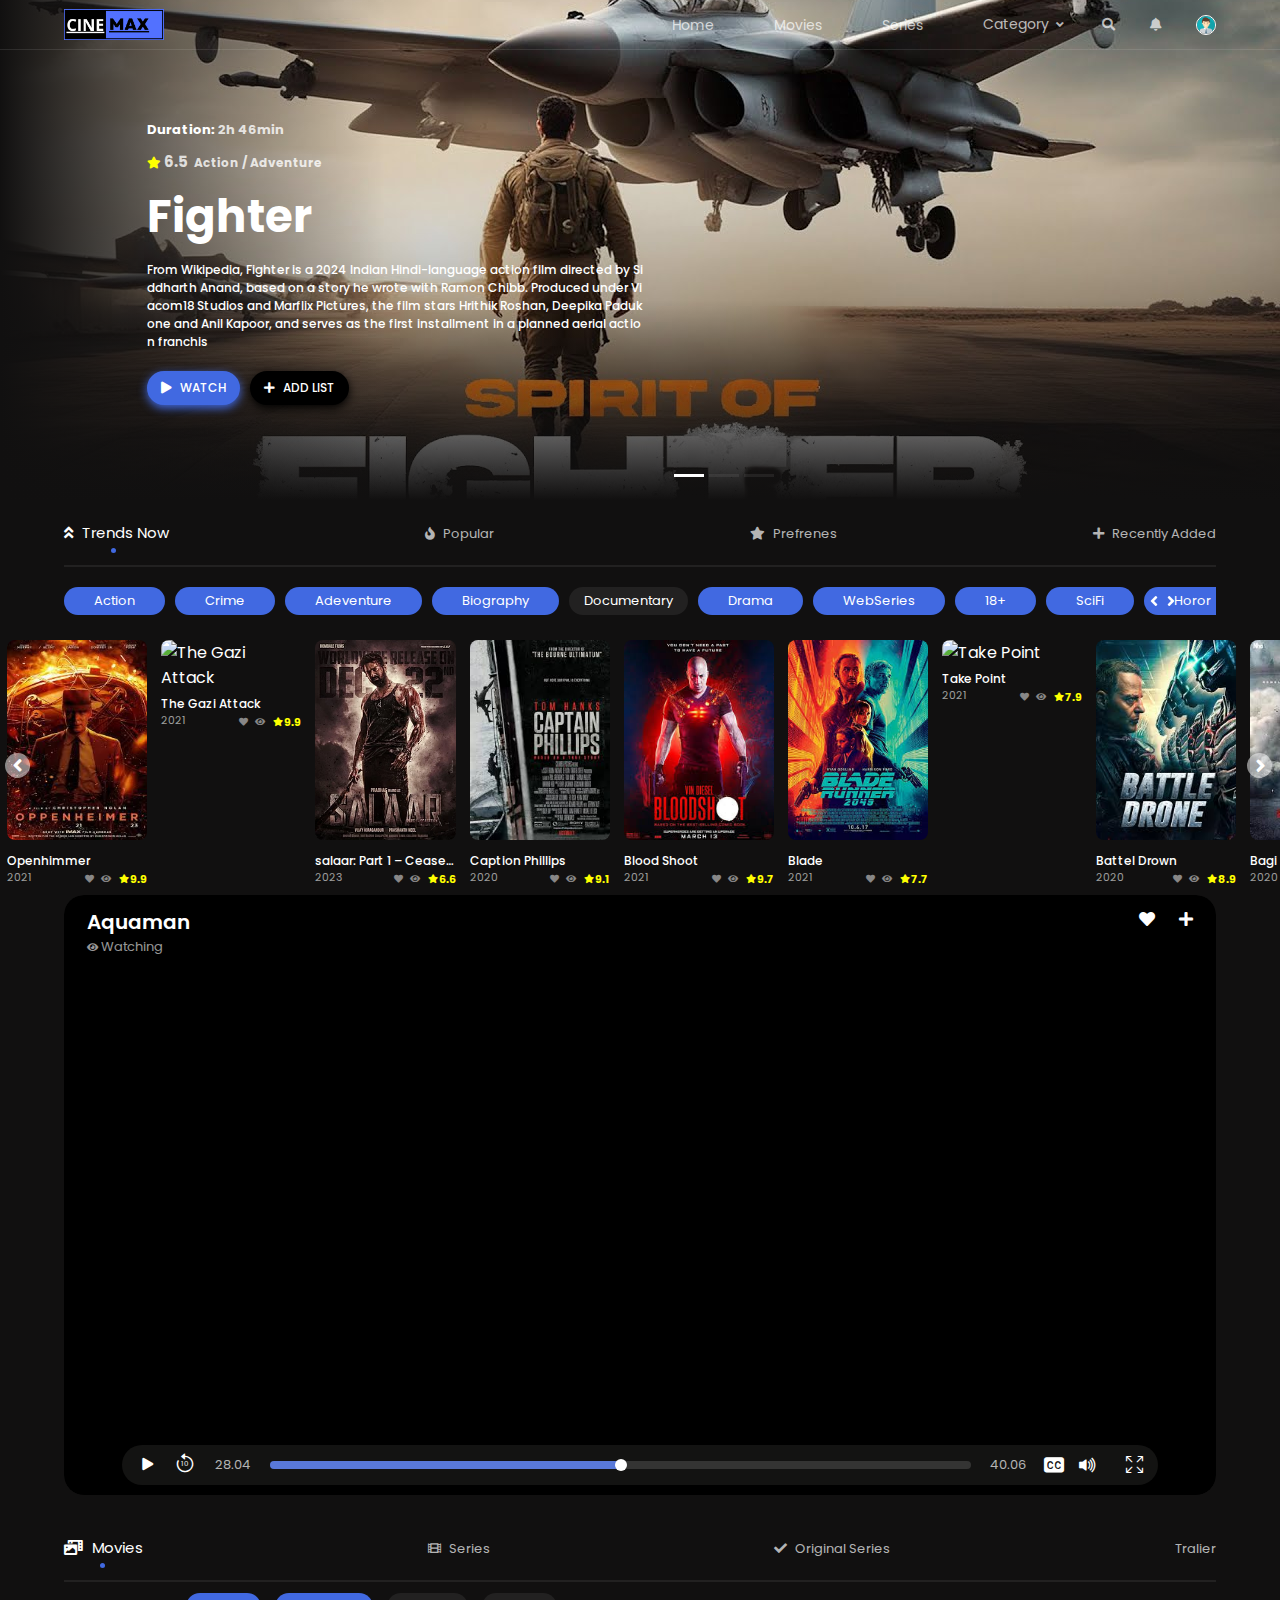
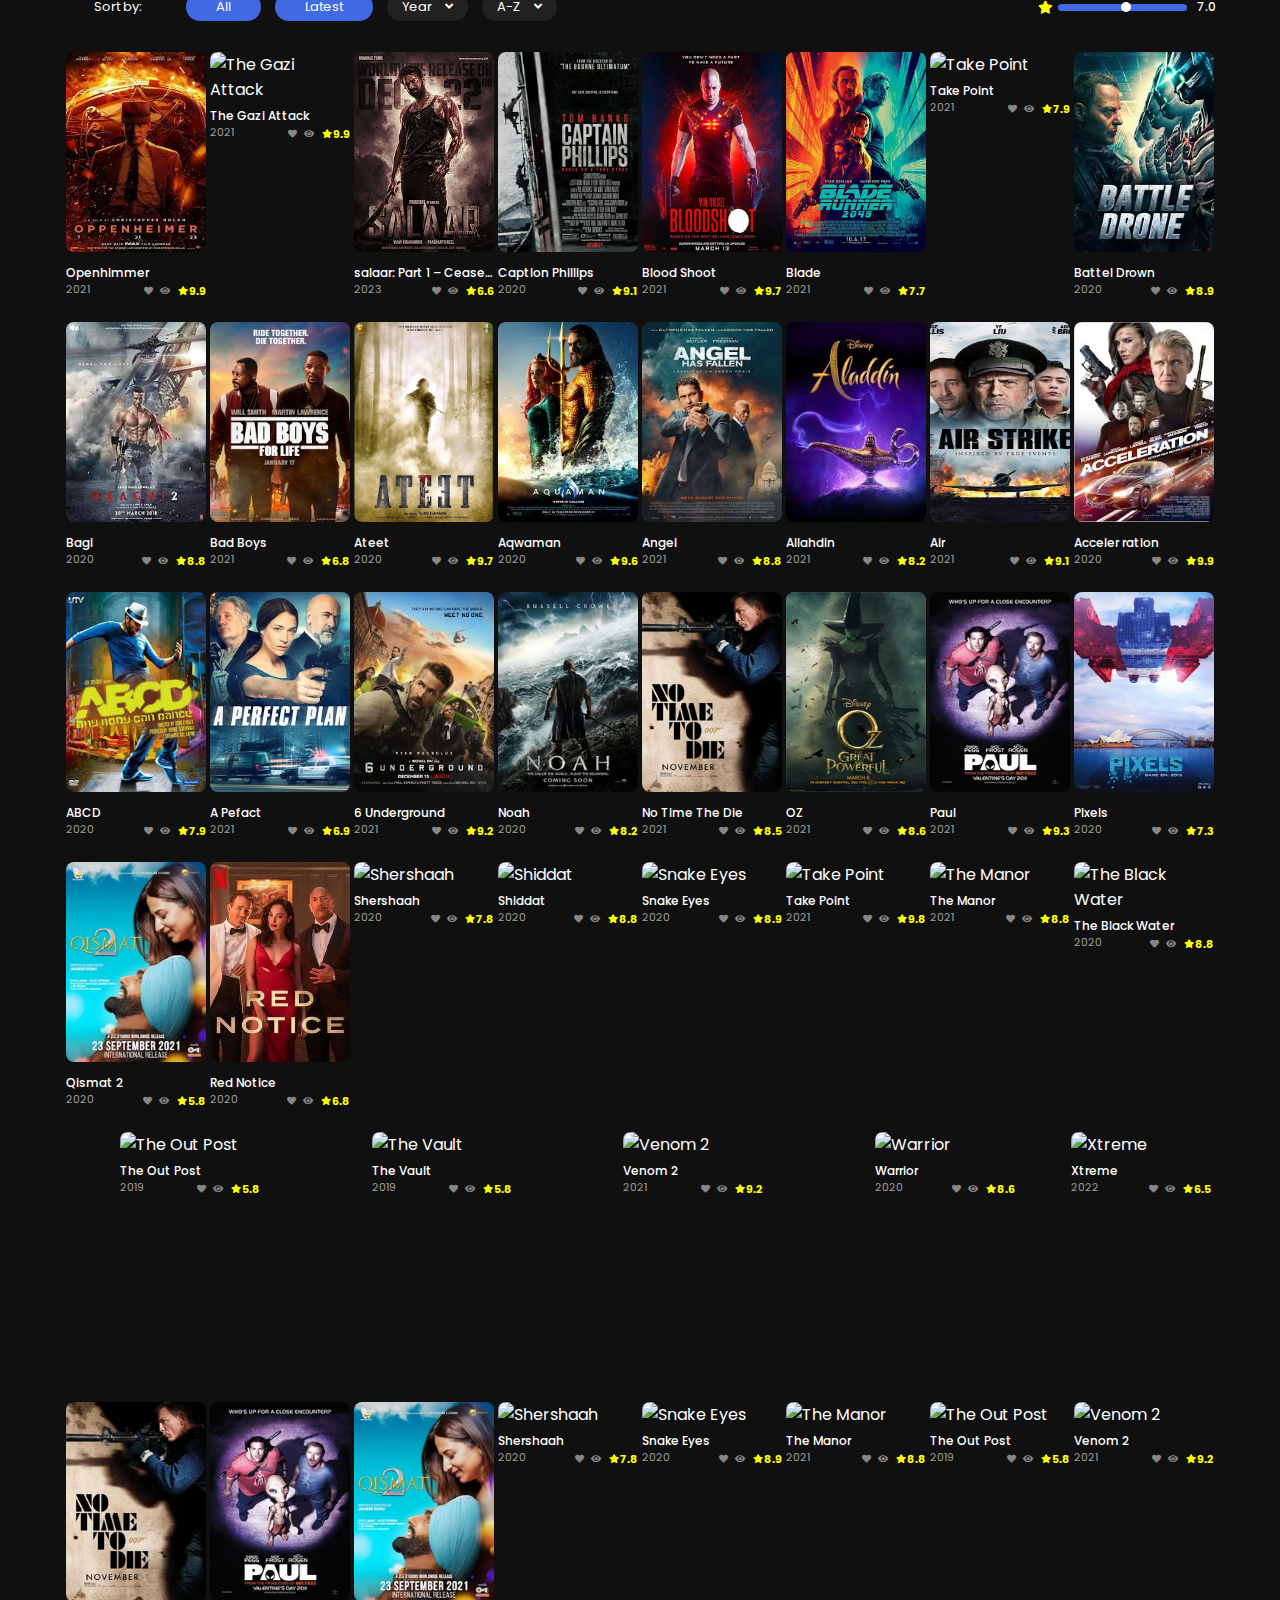
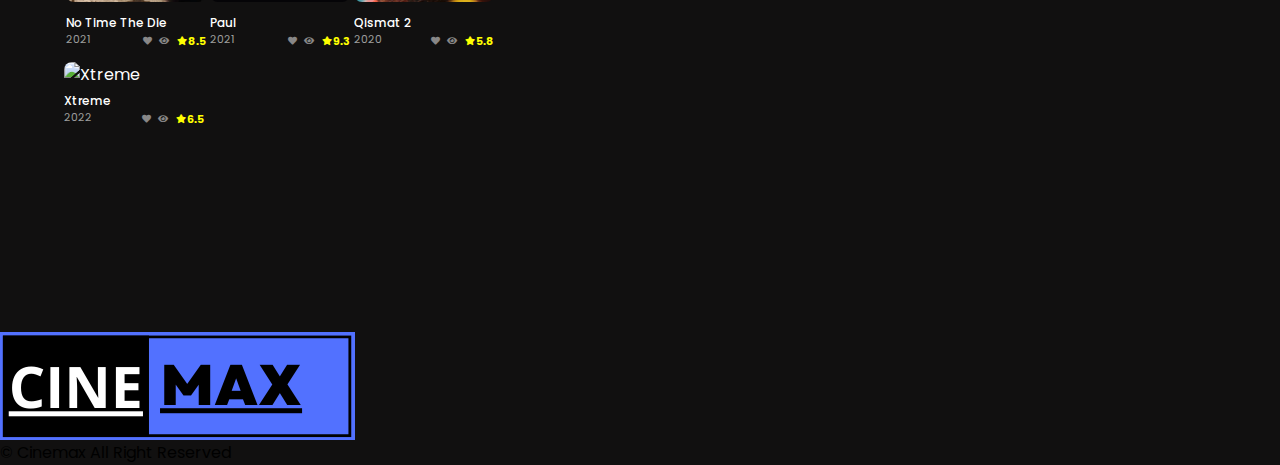
==== commit ae045087: "Update index.html" ====
--- a/index.html
+++ b/index.html
@@ -3,7 +3,8 @@
 
 <head>
     <meta charset="UTF-8">
-    <meta name="google-adsense-account" content="ca-pub-2884050494900834">
+    
+    <meta property="og:description" content="zeustv is the best free movie streaming website where you can watch English and hindi movies and series online. WATCH NOW! No Ads GUARANTEED!">
     <meta http-equiv="X-UA-Compatible" content="IE=edge">
     <meta name="viewport" content="width=device-width, initial-scale=1.0">
     <!-- bootstrap cdn link  -->
@@ -12,7 +13,7 @@
     <link href="https://cdnjs.cloudflare.com/ajax/libs/font-awesome/5.13.0/css/all.min.css" rel="stylesheet">
     <link rel="stylesheet" href="style.css">
     <link rel="icon" href="img/1.png" type="image/x-icon">
-    <title>cinemax</title>
+    <title>Zeustv</title>
 </head>
 
 <body>
@@ -540,4 +541,4 @@
     <script src="app.js"></script>
 </body>
 
-</html>+</html>
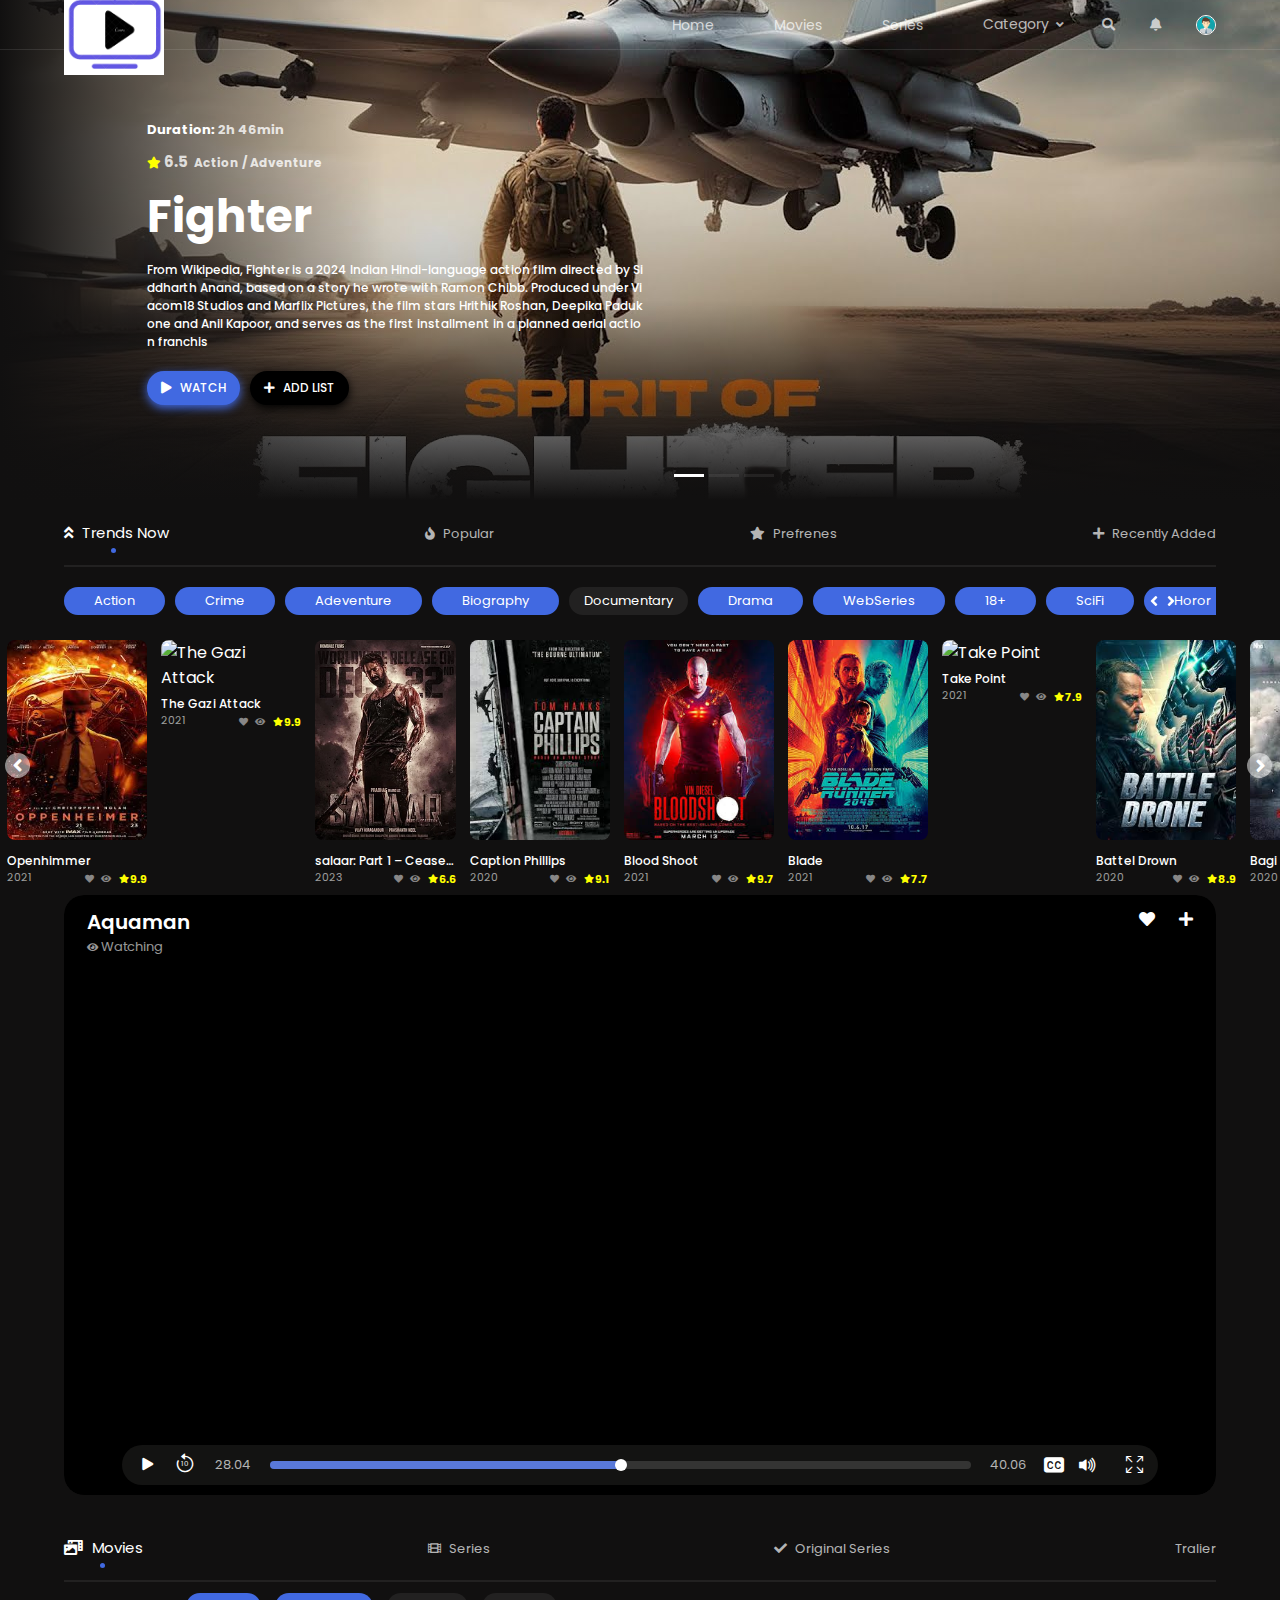
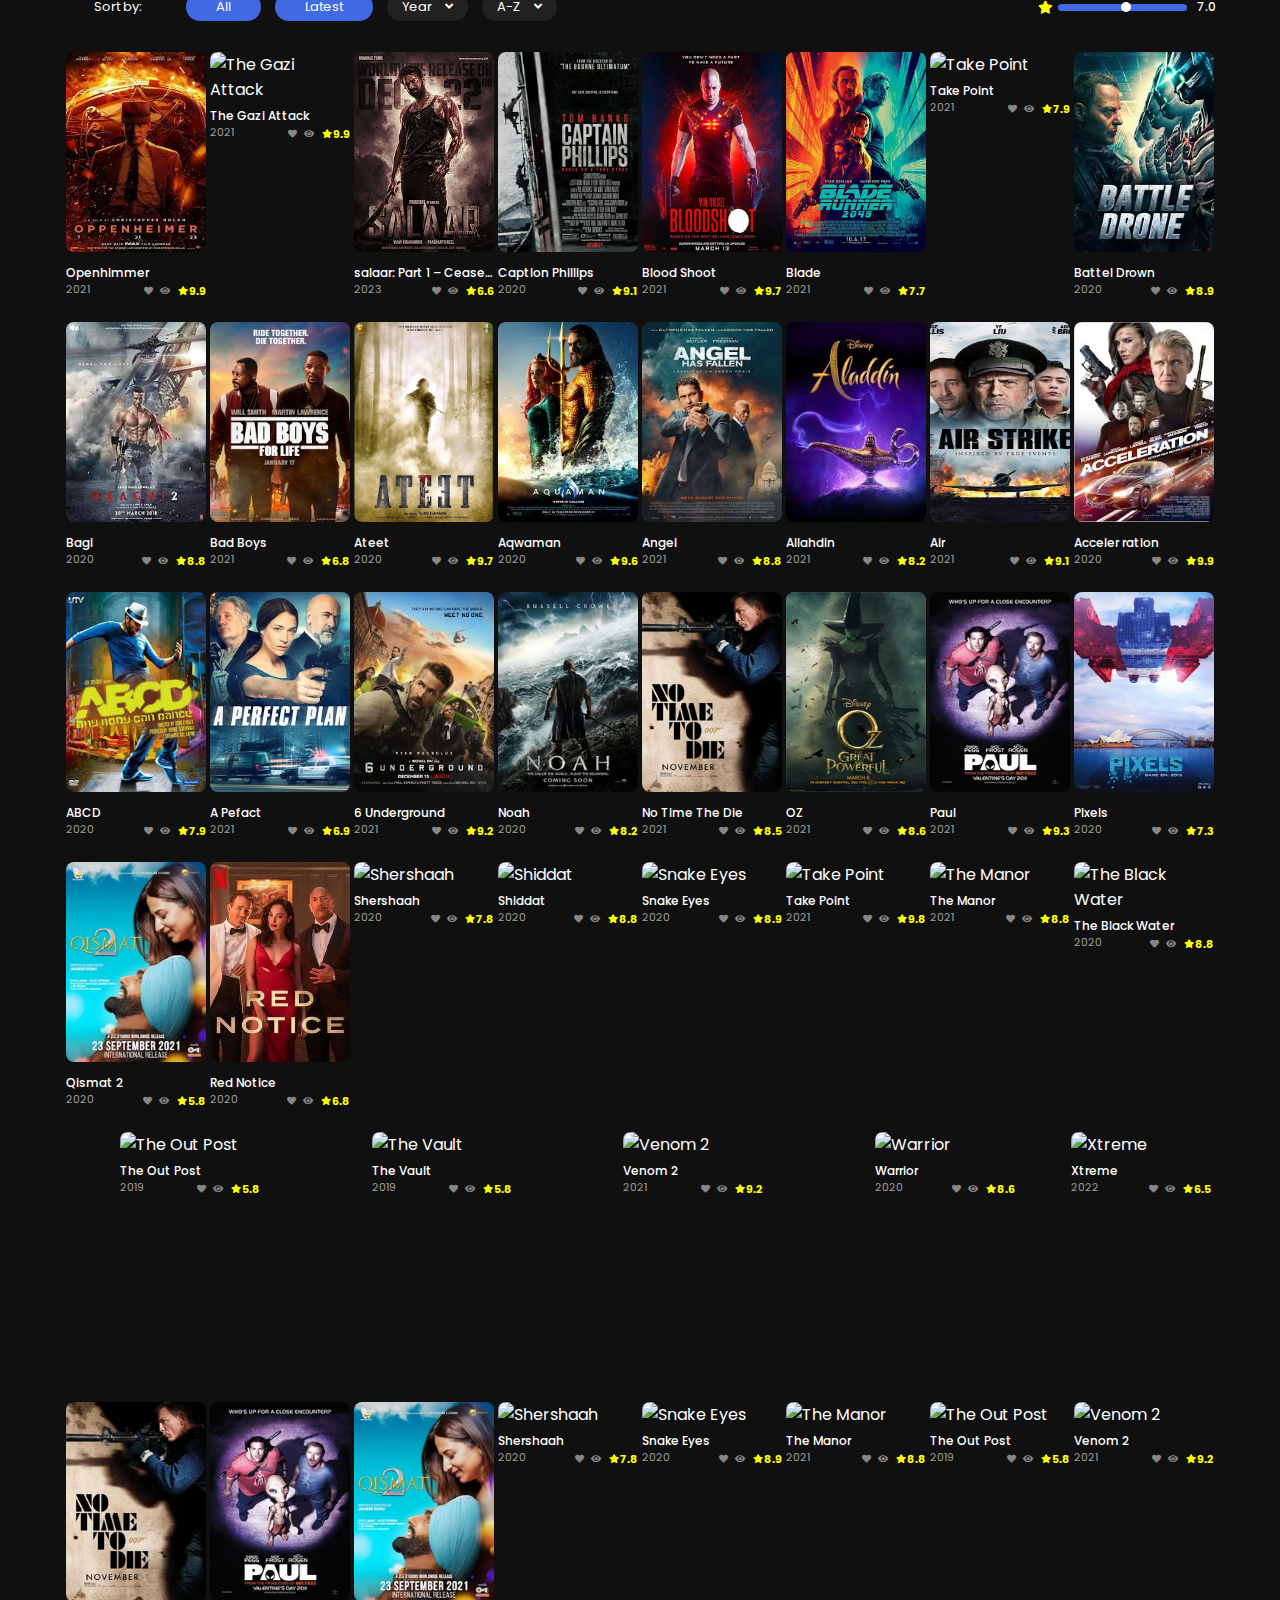
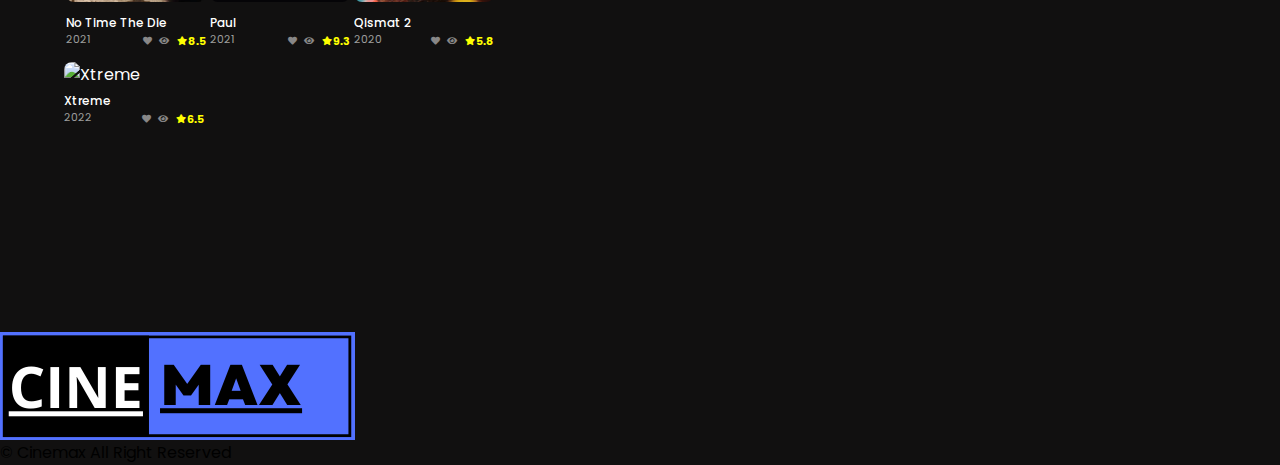
==== commit 2922598f: "Update index.html" ====
--- a/index.html
+++ b/index.html
@@ -6,20 +6,21 @@
     
     <meta property="og:description" content="zeustv is the best free movie streaming website where you can watch English and hindi movies and series online. WATCH NOW! No Ads GUARANTEED!">
     <meta http-equiv="X-UA-Compatible" content="IE=edge">
+    <meta name="google-adsense-account" content="ca-pub-3189683984091774">
     <meta name="viewport" content="width=device-width, initial-scale=1.0">
     <!-- bootstrap cdn link  -->
     <link rel="stylesheet" href="https://cdn.jsdelivr.net/npm/bootstrap-icons@1.8.1/font/bootstrap-icons.css">
     <!-- font-awesome cdn link  -->
     <link href="https://cdnjs.cloudflare.com/ajax/libs/font-awesome/5.13.0/css/all.min.css" rel="stylesheet">
     <link rel="stylesheet" href="style.css">
-    <link rel="icon" href="img/1.png" type="image/x-icon">
+    <link rel="icon" href="img/C.M.png" type="image/x-icon">
     <title>Zeustv</title>
 </head>
 
 <body>
     <header>
         <nav>
-            <a href="/" class="logo"><img src="img/1.png" alt=""></a>
+            <a href="/" class="logo"><img src="img/C.M.png" alt=""></a>
             <div class="end_bx">
                 <ul>
                     <li><a href="#">Home</a></li>
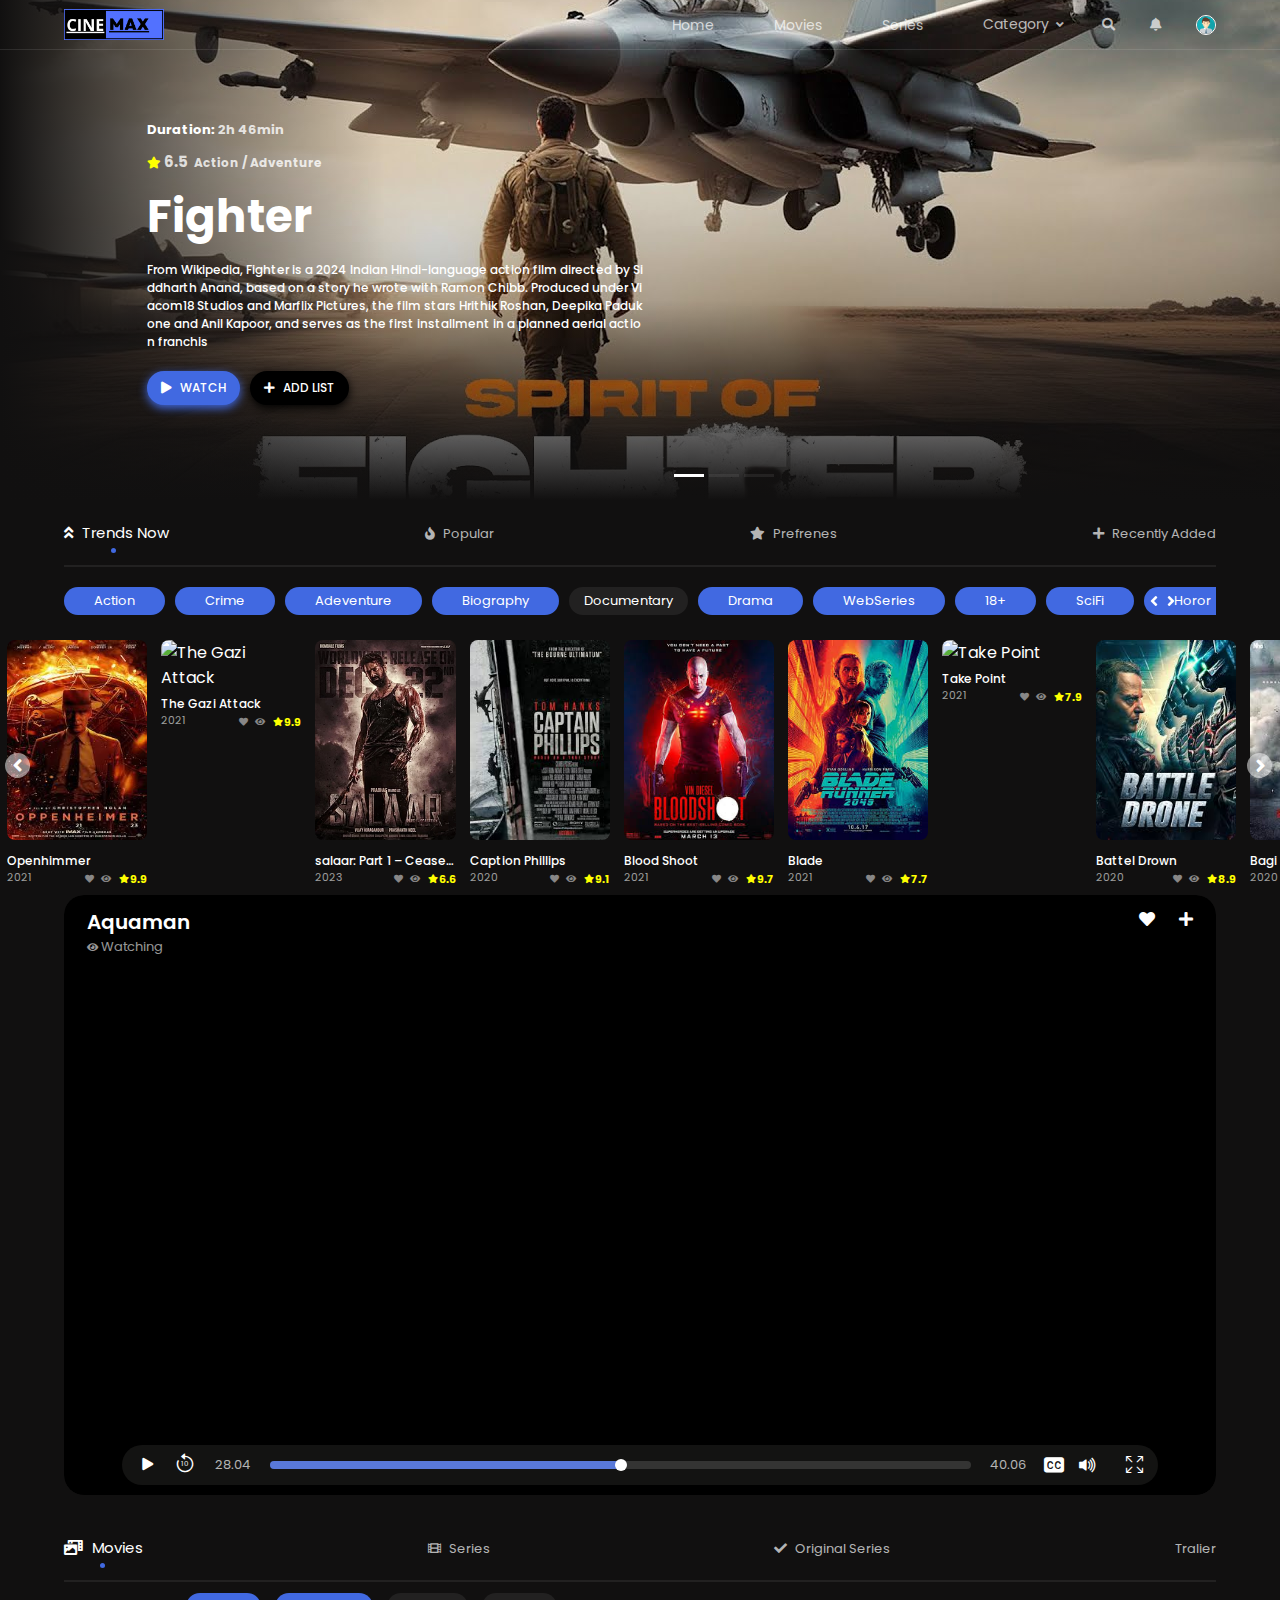
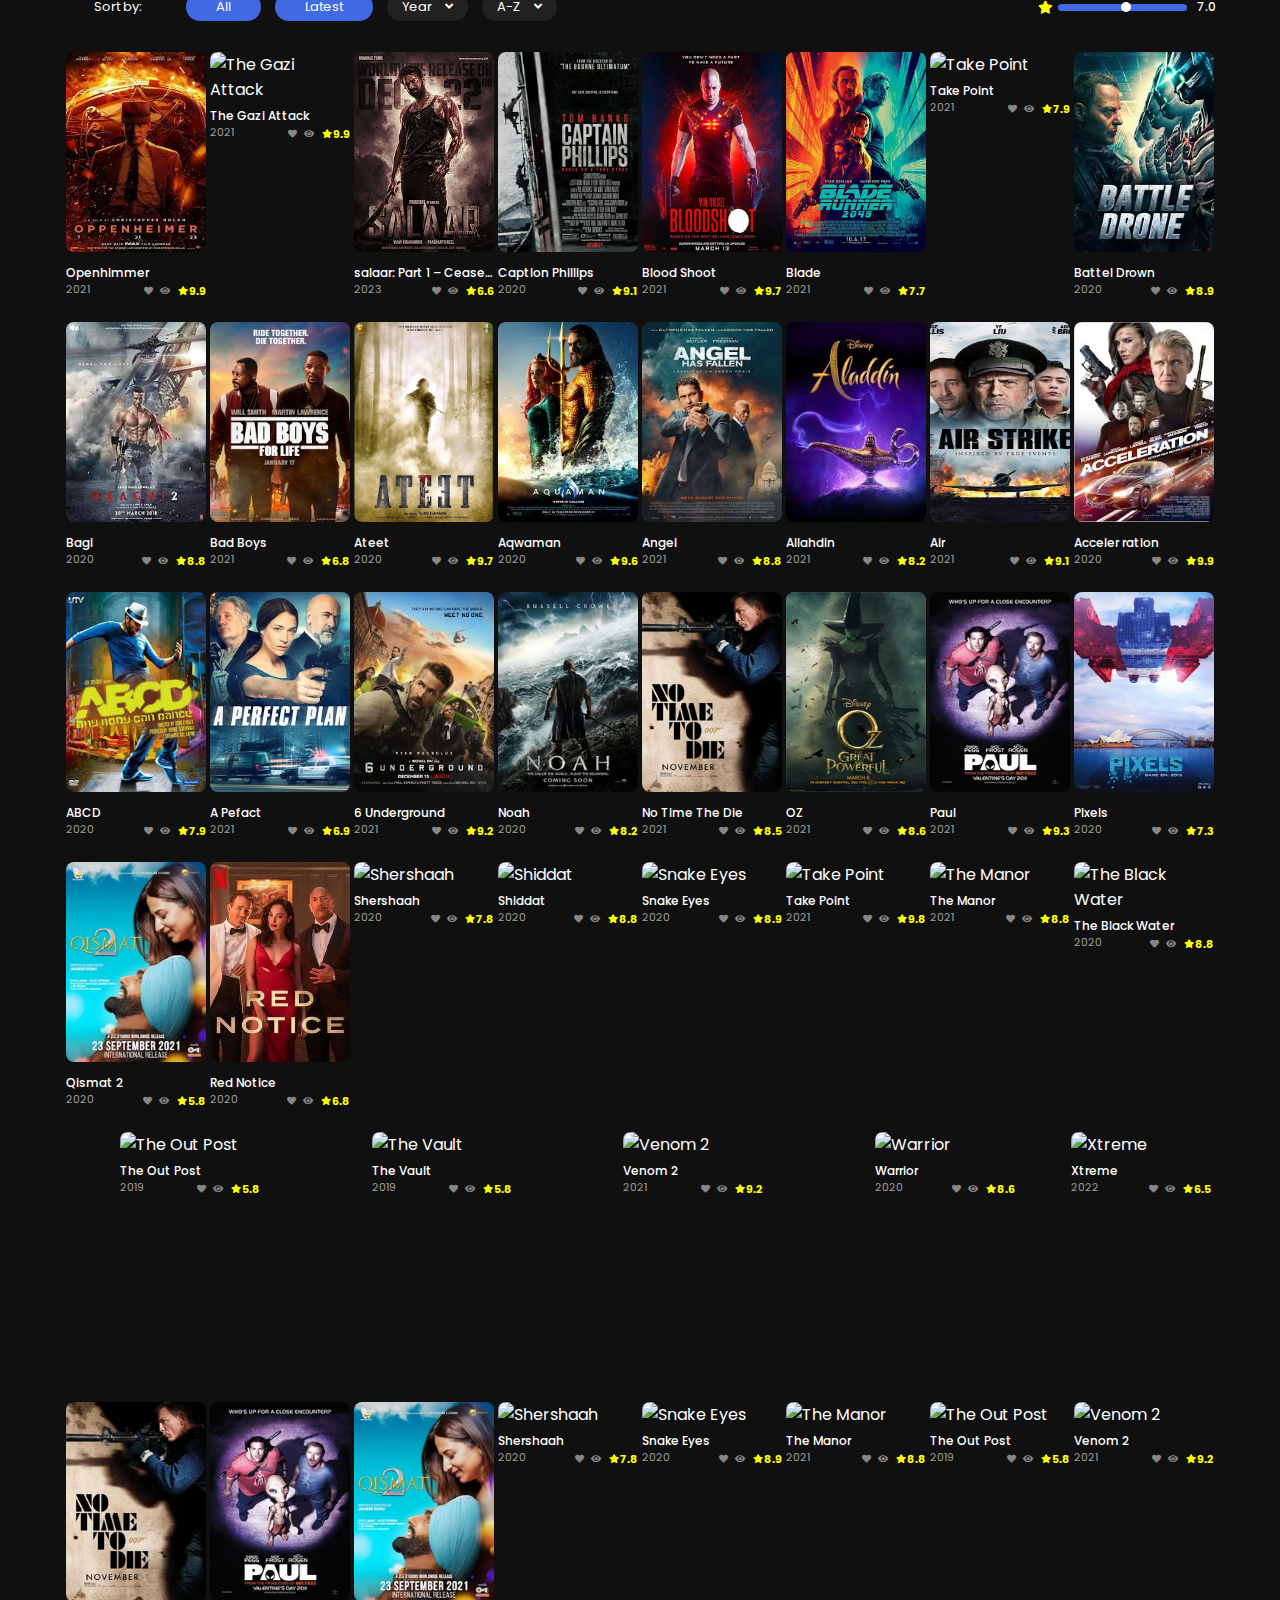
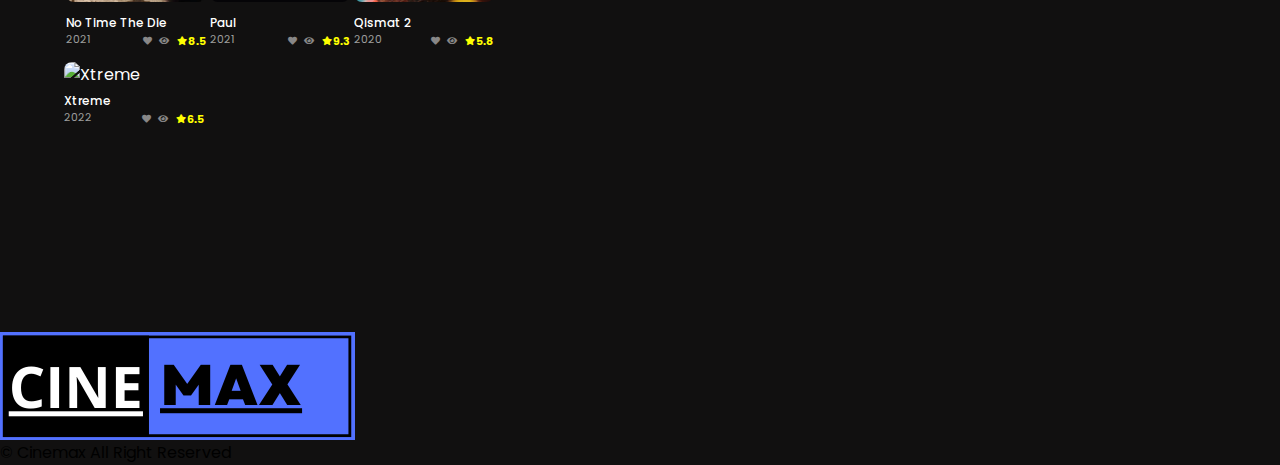
==== commit 68ca6c52: "Update index.html" ====
--- a/index.html
+++ b/index.html
@@ -20,7 +20,7 @@
 <body>
     <header>
         <nav>
-            <a href="/" class="logo"><img src="img/C.M.png" alt=""></a>
+            <a href="index.html" class="logo"><img src="img/1.png" alt=""></a>
             <div class="end_bx">
                 <ul>
                     <li><a href="#">Home</a></li>
--- a/style.css
+++ b/style.css
@@ -6,6 +6,7 @@
     margin: 0%;
     box-sizing: border-box;
 }
+<style> [data-custom-class='body'], [data-custom-class='body'] * { background: transparent !important; } [data-custom-class='title'],
 
 html {
     scroll-behavior: smooth;
